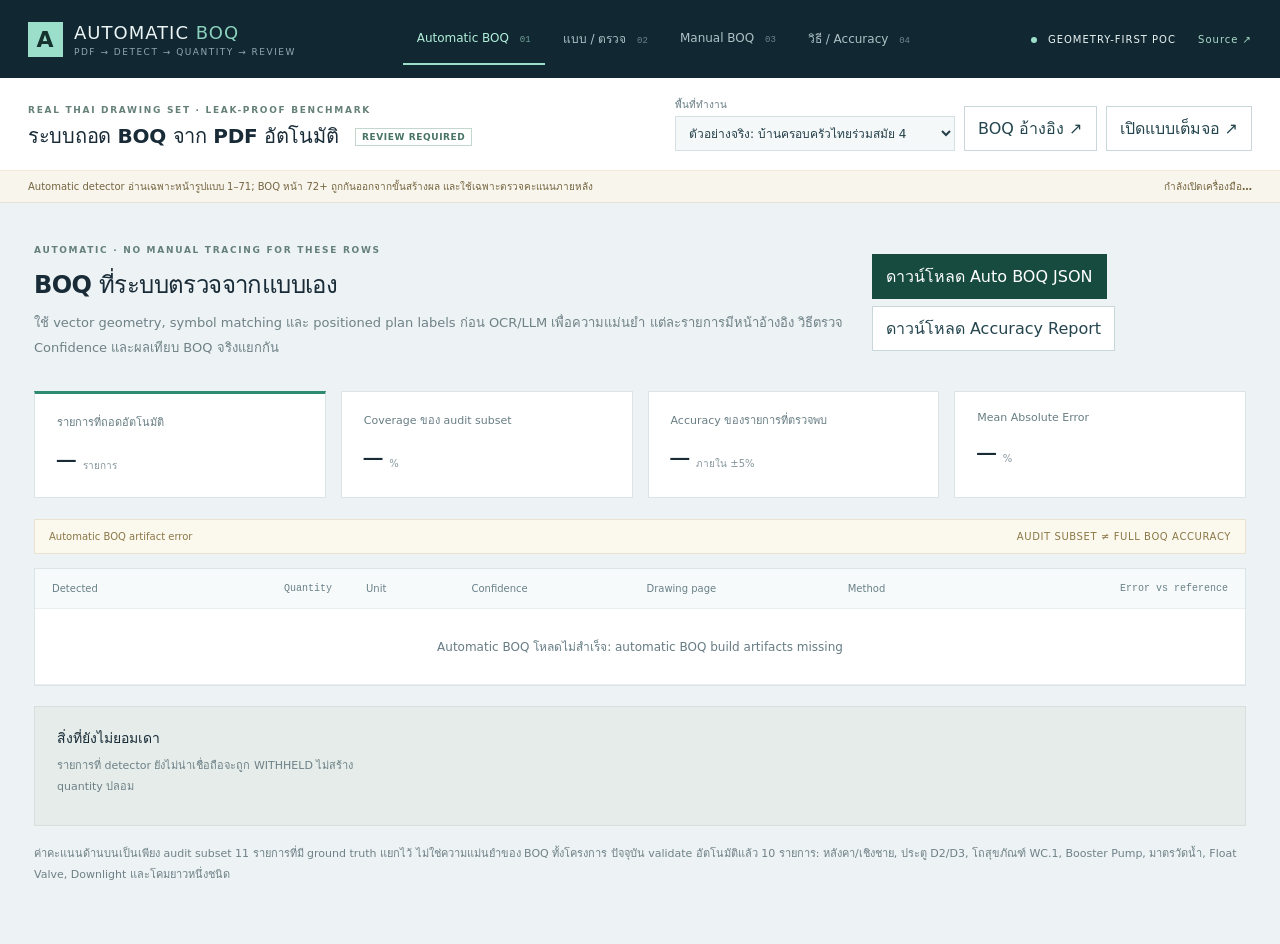
==== web/opentakeoff-poc/index.html @ fc60ca23 "feat(auto-boq): surface WC.1 v4 detector in benchmark UI" ====
<!doctype html>
<html lang="th"><head><meta charset="utf-8"><meta name="viewport" content="width=device-width,initial-scale=1"><meta name="description" content="Automatic BOQ POC: ถอดปริมาณจากแบบ PDF จริง พร้อมหลักฐานและ benchmark"><meta http-equiv="Content-Security-Policy" content="object-src 'none'; base-uri 'self'; connect-src 'self' blob:; frame-src 'self'"><title>Automatic BOQ — Takeoff Lab</title><link rel="stylesheet" href="./poc.css"></head>
<body>
<header><a class="brand" href="../"><span class="mark">A</span><span>AUTOMATIC <b>BOQ</b><small>PDF → DETECT → QUANTITY → REVIEW</small></span></a><nav aria-label="หน้าหลัก"><button data-tab="auto" class="active">Automatic BOQ <small>01</small></button><button data-tab="plan">แบบ / ตรวจ <small>02</small></button><button data-tab="boq">Manual BOQ <small>03</small></button><button data-tab="guide">วิธี / Accuracy <small>04</small></button></nav><div class="top-meta"><span class="dot"></span> GEOMETRY-FIRST POC <a href="https://github.com/saratchai1/Blender3d/tree/main/integrations/opentakeoff" target="_blank" rel="noopener">Source ↗</a></div></header>
<section class="projectbar"><div><span class="eyebrow">REAL THAI DRAWING SET · LEAK-PROOF BENCHMARK</span><h1>ระบบถอด BOQ จาก PDF อัตโนมัติ <span class="pill">REVIEW REQUIRED</span></h1></div><div class="project-actions"><label>พื้นที่ทำงาน<select id="workspace"><option value="demo">ตัวอย่างจริง: บ้านครอบครัวไทยร่วมสมัย 4</option><option value="user">แบบของฉัน — Manual/Review workspace</option></select></label><a id="reference-boq" class="button" href="./engine/?workspace=demo&sheet=family4.pdf%2372" target="_blank" rel="noopener">BOQ อ้างอิง ↗</a><a id="full-engine" class="button" href="./engine/?workspace=demo" target="_blank" rel="noopener">เปิดแบบเต็มจอ ↗</a></div></section>
<div class="notice"><span id="workspace-note">Automatic detector อ่านเฉพาะหน้ารูปแบบ 1–71; BOQ หน้า 72+ ถูกกันออกจากขั้นสร้างผล และใช้เฉพาะตรวจคะแนนภายหลัง</span><span id="status" role="status" data-state="loading">กำลังเปิดเครื่องมือ…</span></div>
<main>
<section id="auto" class="panel content selected" aria-label="Automatic BOQ"><div class="section-head"><div><span class="eyebrow">AUTOMATIC · NO MANUAL TRACING FOR THESE ROWS</span><h2>BOQ ที่ระบบตรวจจากแบบเอง</h2><p>ใช้ vector geometry, symbol matching และ positioned plan labels ก่อน OCR/LLM เพื่อความแม่นยำ แต่ละรายการมีหน้าอ้างอิง วิธีตรวจ Confidence และผลเทียบ BOQ จริงแยกกัน</p></div><div class="export-actions"><a class="button primary" href="./auto-boq.json" download>ดาวน์โหลด Auto BOQ JSON</a><a class="button" href="./auto-boq-benchmark.json" download>ดาวน์โหลด Accuracy Report</a></div></div>
<div class="stats auto-stats"><article><span>รายการที่ถอดอัตโนมัติ</span><strong id="auto-rows">—</strong><small>รายการ</small></article><article><span>Coverage ของ audit subset</span><strong id="auto-coverage">—</strong><small>%</small></article><article><span>Accuracy ของรายการที่ตรวจพบ</span><strong id="auto-accuracy">—</strong><small>ภายใน ±5%</small></article><article><span>Mean Absolute Error</span><strong id="auto-mae">—</strong><small>%</small></article></div>
<div class="review-line"><span id="auto-note">กำลังอ่านผล Automatic BOQ…</span><span>AUDIT SUBSET ≠ FULL BOQ ACCURACY</span></div>
<div class="table-scroll"><table class="auto-table"><thead><tr><th>Detected</th><th class="num">Quantity</th><th>Unit</th><th>Confidence</th><th>Drawing page</th><th>Method</th><th class="num">Error vs reference</th></tr></thead><tbody id="auto-rows-body"><tr><td colspan="7">กำลังโหลด…</td></tr></tbody></table></div>
<div class="coverage-box"><div><h3>สิ่งที่ยังไม่ยอมเดา</h3><p>รายการที่ detector ยังไม่น่าเชื่อถือจะถูก WITHHELD ไม่สร้าง quantity ปลอม</p></div><div id="withheld-list" class="withheld-list"></div></div><p class="footnote">ค่าคะแนนด้านบนเป็นเพียง audit subset 11 รายการที่มี ground truth แยกไว้ ไม่ใช่ความแม่นยำของ BOQ ทั้งโครงการ ปัจจุบัน validate อัตโนมัติแล้ว 10 รายการ: หลังคา/เชิงชาย, ประตู D2/D3, โถสุขภัณฑ์ WC.1, Booster Pump, มาตรวัดน้ำ, Float Valve, Downlight และโคมยาวหนึ่งชนิด</p></section>
<section id="plan" class="panel" aria-label="เครื่องมือวัดแบบ"><iframe id="engine" title="OpenTakeoff measurement canvas" src="./engine/?workspace=demo" allow="clipboard-write" referrerpolicy="same-origin"></iframe><div id="engine-error" hidden><h2>เครื่องมือยังเปิดไม่สำเร็จ</h2><p id="error-text"></p><button id="retry">ลองเปิดใหม่</button></div></section>
<section id="boq" class="panel content" aria-label="Manual BOQ"><div class="section-head"><div><span class="eyebrow">MANUAL / REVIEW TAKEOFF</span><h2>รายการที่ผู้ใช้วัดหรือแก้ใน OpenTakeoff</h2><p>แยกจาก Automatic BOQ เพื่อไม่ให้ผลอัตโนมัติถูกนับซ้ำกับเส้นที่ผู้ใช้วัดเอง</p></div><div class="export-actions"><button id="refresh" class="button">อัปเดตจากแบบ</button><button id="csv" class="button primary" disabled>ดาวน์โหลด CSV</button><button id="json" class="button" disabled>บันทึก Takeoff JSON</button></div></div><div class="stats"><article><span>พื้นที่พื้นสุทธิ</span><strong id="floor-total">—</strong><small>ตร.ม.</small></article><article><span>ผิวผนัง</span><strong id="wall-total">—</strong><small>ตร.ม.</small></article><article><span>ความยาว</span><strong id="linear-total">—</strong><small>ม.</small></article><article><span>จำนวนอุปกรณ์</span><strong id="count-total">—</strong><small>ชิ้น</small></article></div><div class="review-line"><span id="review-note">ยังไม่มีข้อมูลจากเครื่องมือ</span><span>MANUAL · DO NOT DOUBLE COUNT AUTO ROWS</span></div><div class="table-scroll"><table><thead><tr><th>รายการ / แหล่งที่มา</th><th>ประเภท</th><th class="num">ปริมาณวัด</th><th class="num">เผื่อ %</th><th class="num">รวมเผื่อ</th><th>หน่วย</th><th>สถานะ</th></tr></thead><tbody id="rows"><tr><td colspan="7">กำลังรอข้อมูล…</td></tr></tbody></table></div></section>
<section id="guide" class="panel content" aria-label="วิธีและ Accuracy"><span class="eyebrow">ACCURACY BEFORE COVERAGE</span><h2>หลักการของ Automatic BOQ รอบนี้</h2><div class="guide-grid"><article><span class="step">01</span><h3>อ่านแบบเท่านั้น</h3><p>Generation ถูก fence ที่หน้า 1–71 ของ Family4 PDF ตัว extractor ไม่มีสิทธิ์เปิด BOQ หน้า 72–95 และไม่มี reference quantity อยู่ใน profile</p></article><article><span class="step">02</span><h3>Geometry-first + evidence</h3><p>หลังคาอ่าน vector hatch/outline และ slope, ประตูอ่านรัศมี swing arc, ระบบสุขาภิบาลนับ tag ที่พิมพ์อยู่บน plan จริง, WC.1 ใช้ label geometry จากแบบขยายห้องน้ำหน้า 23–25 และงานไฟฟ้าใช้ symbol จาก legend ค้นใน lighting plan</p></article><article><span class="step">03</span><h3>ค่อยตรวจคะแนน</h3><p>หลัง generation เสร็จ scorer อีกไฟล์หนึ่งจึงอ่าน ground truth และคำนวณ error/coverage ทำให้ตรวจได้ว่าระบบไม่ได้แอบอ่านเฉลย</p></article></div><div class="limits"><h3>สถานะปัจจุบัน</h3><p><b>ทำอัตโนมัติจริงสำหรับ benchmark แล้ว</b> แต่ยังไม่ใช่ full-project BOQ และ GitHub Pages ยังรัน Python detector กับ PDF ใหม่ที่ผู้ใช้อัปโหลดไม่ได้ทันที PDF ใหม่ยังใช้พื้นที่ Manual/Review จนกว่าจะมี runtime backend/browser extractor.</p><p>Windows, fixture สุขภัณฑ์อื่น ๆ, switch/socket, floor finishes, wall area, sanitary piping และ structure ยัง WITHHELD จน detector ผ่าน benchmark; นโยบายคือขาดดีกว่าตัวเลขผิด</p><a href="https://townsquare.dpt.go.th/arch/plan/399" target="_blank" rel="noopener">แหล่งแบบตัวอย่าง ↗</a> · <a href="./engine/LICENSE" target="_blank" rel="noopener">Apache-2.0 ↗</a></div></section>
</main><script type="module" src="./poc.js"></script></body></html>
---- web/opentakeoff-poc/poc.css ----
:root{font-family:Inter,'Noto Sans Thai',Tahoma,system-ui,sans-serif;color:#182b37;background:#edf2f4;font-synthesis:none}*{box-sizing:border-box}body{margin:0}button,select,a.button{font:inherit}button,a.button{cursor:pointer}button:disabled{cursor:not-allowed;opacity:.35}button:focus-visible,select:focus-visible,a:focus-visible{outline:3px solid #45b39d;outline-offset:3px}header{min-height:78px;background:#112833;color:#ecf5f4;display:flex;align-items:center;justify-content:space-between;padding:13px 28px;gap:20px}.brand{display:flex;gap:11px;align-items:center;color:inherit;text-decoration:none;font-size:18px;letter-spacing:1px;flex-shrink:0}.brand b{font-weight:400;color:#8bd2bd}.brand small{display:block;font-size:9px;letter-spacing:1.5px;margin-top:4px;color:#91a8b1}.mark{display:grid;place-items:center;background:#9bdfca;color:#15322c;width:35px;height:35px;font-weight:800;font-size:22px}.top-meta{font-size:10px;letter-spacing:1px;white-space:nowrap}.top-meta a{margin-left:18px;color:#abdcca;text-decoration:none}.dot{display:inline-block;width:6px;height:6px;border-radius:50%;background:#9cdfc8;margin-right:7px}nav{display:flex;align-self:stretch;gap:4px}nav button{border:0;background:transparent;color:#aec1c6;padding:12px 14px;font-size:12px;border-bottom:2px solid transparent}nav button.active{color:#b1efd8;border-color:#9bdfca}nav small{margin-left:7px;font:9px ui-monospace,monospace;opacity:.6}.projectbar{background:white;display:flex;align-items:center;justify-content:space-between;gap:20px;padding:19px 28px}.eyebrow{color:#648078;font-size:9px;letter-spacing:1.7px;font-weight:700}h1{font-size:20px;line-height:1.4;margin:5px 0 0;letter-spacing:-.3px;font-weight:600}.pill{vertical-align:middle;font-size:9px;letter-spacing:.6px;padding:3px 6px;border:1px solid #c4d7cd;color:#477364;margin-left:10px}.project-actions{display:flex;align-items:end;gap:9px}.project-actions label{font-size:10px;color:#667c84;display:grid;gap:4px}select{min-height:35px;padding:5px 9px;background:#f4f8f8;border:1px solid #d4e0e2;color:#233f49;font-size:12px}.button{border:1px solid #cad7da;background:white;color:#25454e;text-decoration:none;padding:9px 13px;font-size:12px;display:inline-block;white-space:nowrap;line-height:1.4}.button:hover{background:#edf5f1}.primary{background:#174b3f;color:white;border-color:#174b3f}.primary:hover{background:#226450}.notice{padding:8px 28px;display:flex;justify-content:space-between;gap:15px;background:#f8f5ec;color:#756541;font-size:10px;border-top:1px solid #f0e9da;border-bottom:1px solid #e9e2d4}#status{white-space:nowrap;font-weight:600}#status[data-state=ready]{color:#31735a}#status[data-state=error]{color:#aa4236}main{min-height:60vh}.panel{display:none}.panel.selected{display:block}#plan{position:relative;background:#e5ebed}iframe{width:100%;height:calc(100dvh - 205px);min-height:530px;border:0;display:block}#engine-error{position:absolute;inset:0;background:#fffefa;display:grid;place-content:center;text-align:center;padding:30px}#engine-error[hidden]{display:none}.content{max-width:1450px;margin:auto;padding:35px 34px 50px}h2{font-size:24px;margin:8px 0 6px;letter-spacing:-.6px;font-weight:600}h3{font-weight:600}p{font-size:13px;line-height:1.9;color:#6e8187;margin:7px 0}.section-head{display:flex;justify-content:space-between;gap:22px;align-items:center;margin-bottom:24px}.export-actions{display:flex;gap:7px;flex-wrap:wrap}.stats{display:grid;grid-template-columns:repeat(4,1fr);gap:15px;margin-bottom:21px}.stats article{background:white;border:1px solid #dbe5e7;padding:19px 22px}.stats span{display:block;color:#677d83;font-size:11px}.stats strong{display:inline-block;font:500 31px ui-monospace,SFMono-Regular,Consolas,monospace;letter-spacing:-1px;margin-top:12px}.stats small{font-size:10px;color:#84959b;margin-left:8px}.auto-stats article:first-child{border-top:3px solid #2e8a71}.review-line{display:flex;gap:20px;justify-content:space-between;font-size:10px;color:#8b7746;background:#fbf8ee;border:1px solid #e9e2cf;padding:11px 14px;margin-bottom:14px}.review-line span:last-child{letter-spacing:.6px}.table-scroll{overflow-x:auto;background:white;border:1px solid #dbe5e7}table{border-collapse:collapse;width:100%;font-size:12px}th{font-weight:500;text-align:left;font-size:10px;color:#688088;background:#f7fafb;white-space:nowrap}td,th{padding:14px 17px;border-bottom:1px solid #e9eef0}td:first-child{min-width:230px}td small{display:block;margin-top:5px;color:#8c999e;font-size:10px}.num{text-align:right;font-variant-numeric:tabular-nums;font-family:ui-monospace,monospace}.auto-table td{vertical-align:middle}.auto-table td:nth-child(6){min-width:205px;color:#61757c}.confidence{display:inline-block;padding:5px 7px;font-size:9px;white-space:nowrap;border:1px solid}.confidence.high{color:#236b56;background:#edf8f3;border-color:#bcdccc}.confidence.mid{color:#536b31;background:#f4f8e9;border-color:#d6e3ba}.confidence.review{color:#8b6030;background:#fff7e9;border-color:#edd4ae}.page-link{display:inline-block;color:#226451;background:#edf6f2;padding:4px 6px;margin:2px;text-decoration:none;font:9px ui-monospace,monospace}.page-link:hover{background:#dceee6}.coverage-box{margin-top:20px;background:#e5ece9;border:1px solid #d5e0dc;padding:20px 22px;display:grid;grid-template-columns:minmax(220px,340px) 1fr;gap:25px}.coverage-box h3{font-size:14px;margin:0}.coverage-box p{font-size:11px}.withheld-list{display:flex;gap:7px;flex-wrap:wrap;align-content:center}.withheld{font:9px ui-monospace,monospace;padding:6px 8px;background:#f6f3ed;color:#816e4a;border:1px solid #e1d7c4}.footnote{font-size:11px;margin-top:18px}.guide-grid{display:grid;grid-template-columns:repeat(3,1fr);gap:20px;margin-top:28px}.guide-grid article{border:1px solid #dce5e5;background:white;padding:25px}.step{font:30px ui-monospace,monospace;color:#b4cbc4}.guide-grid h3{font-size:17px;margin:18px 0 8px}.guide-grid p{font-size:12px}.limits{margin-top:25px;background:#e2ebe7;padding:23px 28px}.limits h3{font-size:15px;margin:0 0 8px}.limits a{font-size:11px;color:#386557}.limits p{font-size:12px;color:#566e66}code{font-family:ui-monospace,monospace}.empty{padding:28px;color:#667c84;text-align:center}@media(max-width:1120px){.top-meta{display:none}.projectbar{align-items:flex-start}.project-actions{flex-direction:column;align-items:stretch}.section-head{display:block}.export-actions{margin-top:15px}nav button{padding:12px 8px}}@media(max-width:720px){header{flex-wrap:wrap;gap:8px;padding:12px 16px}.brand{font-size:15px}.brand small{font-size:7px}nav{width:100%;overflow-x:auto}nav button{flex:0 0 auto;padding:8px 10px}.projectbar{display:block;padding:14px 16px}h1{font-size:17px}.project-actions{flex-direction:row;align-items:end;margin-top:12px;flex-wrap:wrap}.project-actions label{flex:1 1 100%}select{width:100%;font-size:11px}.project-actions .button{font-size:10px;padding:8px}.notice{display:block;padding:7px 16px;font-size:9px}#status{display:block;margin-top:3px}iframe{height:calc(100dvh - 335px);min-height:560px}.content{padding:24px 16px}.stats{grid-template-columns:1fr 1fr;gap:9px}.stats article{padding:14px}.stats strong{font-size:25px}.guide-grid{grid-template-columns:1fr;gap:12px}.coverage-box{grid-template-columns:1fr;gap:8px}.review-line{display:block;font-size:9px}.review-line span{display:block;margin:3px 0}.limits{padding:20px}.button{font-size:11px}h2{font-size:21px}}
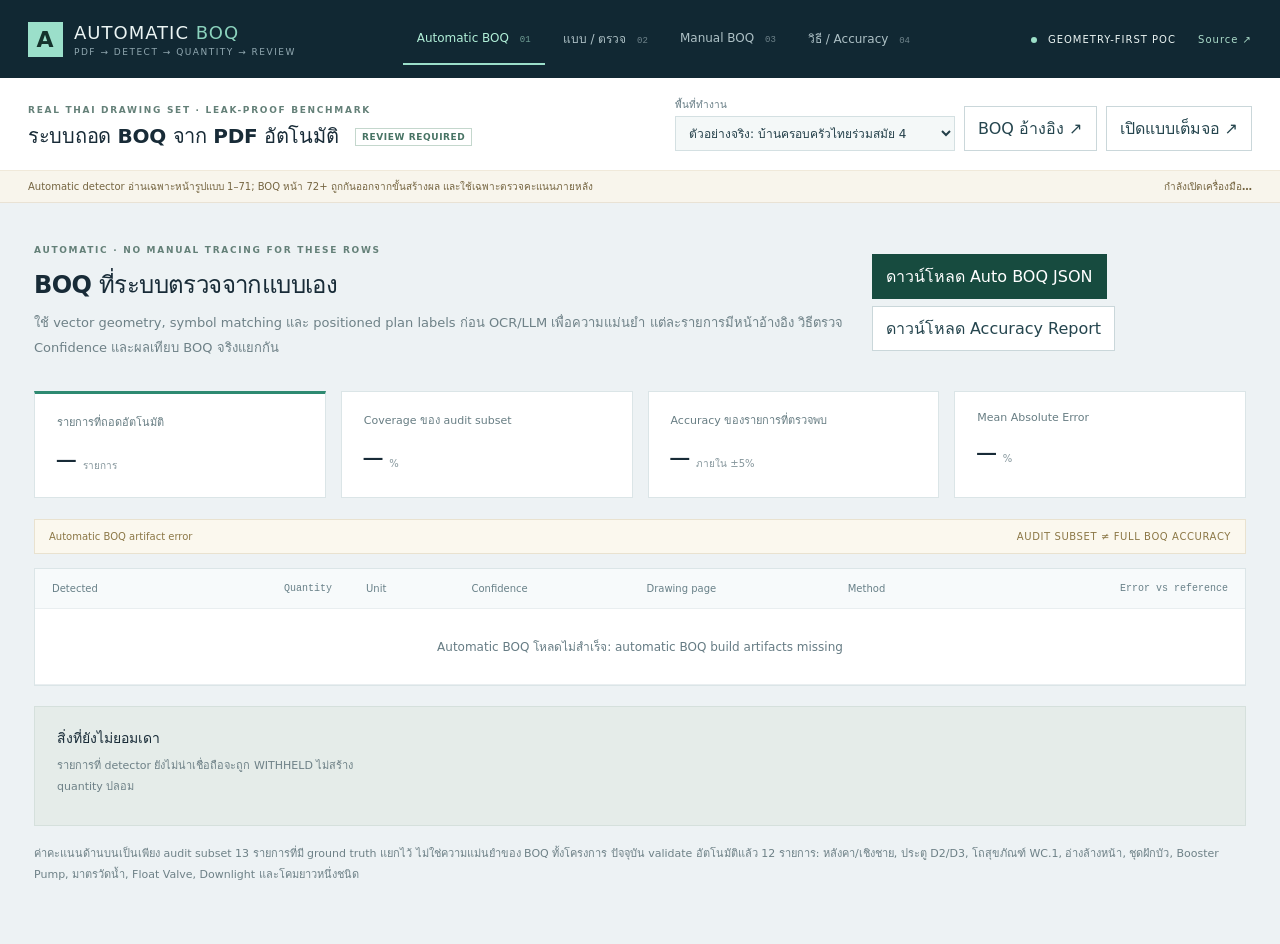
==== commit 75e9a463: "docs(auto-boq): surface v5 bathroom fixture coverage" ====
--- a/web/opentakeoff-poc/index.html
+++ b/web/opentakeoff-poc/index.html
@@ -9,8 +9,8 @@
 <div class="stats auto-stats"><article><span>รายการที่ถอดอัตโนมัติ</span><strong id="auto-rows">—</strong><small>รายการ</small></article><article><span>Coverage ของ audit subset</span><strong id="auto-coverage">—</strong><small>%</small></article><article><span>Accuracy ของรายการที่ตรวจพบ</span><strong id="auto-accuracy">—</strong><small>ภายใน ±5%</small></article><article><span>Mean Absolute Error</span><strong id="auto-mae">—</strong><small>%</small></article></div>
 <div class="review-line"><span id="auto-note">กำลังอ่านผล Automatic BOQ…</span><span>AUDIT SUBSET ≠ FULL BOQ ACCURACY</span></div>
 <div class="table-scroll"><table class="auto-table"><thead><tr><th>Detected</th><th class="num">Quantity</th><th>Unit</th><th>Confidence</th><th>Drawing page</th><th>Method</th><th class="num">Error vs reference</th></tr></thead><tbody id="auto-rows-body"><tr><td colspan="7">กำลังโหลด…</td></tr></tbody></table></div>
-<div class="coverage-box"><div><h3>สิ่งที่ยังไม่ยอมเดา</h3><p>รายการที่ detector ยังไม่น่าเชื่อถือจะถูก WITHHELD ไม่สร้าง quantity ปลอม</p></div><div id="withheld-list" class="withheld-list"></div></div><p class="footnote">ค่าคะแนนด้านบนเป็นเพียง audit subset 11 รายการที่มี ground truth แยกไว้ ไม่ใช่ความแม่นยำของ BOQ ทั้งโครงการ ปัจจุบัน validate อัตโนมัติแล้ว 10 รายการ: หลังคา/เชิงชาย, ประตู D2/D3, โถสุขภัณฑ์ WC.1, Booster Pump, มาตรวัดน้ำ, Float Valve, Downlight และโคมยาวหนึ่งชนิด</p></section>
+<div class="coverage-box"><div><h3>สิ่งที่ยังไม่ยอมเดา</h3><p>รายการที่ detector ยังไม่น่าเชื่อถือจะถูก WITHHELD ไม่สร้าง quantity ปลอม</p></div><div id="withheld-list" class="withheld-list"></div></div><p class="footnote">ค่าคะแนนด้านบนเป็นเพียง audit subset 13 รายการที่มี ground truth แยกไว้ ไม่ใช่ความแม่นยำของ BOQ ทั้งโครงการ ปัจจุบัน validate อัตโนมัติแล้ว 12 รายการ: หลังคา/เชิงชาย, ประตู D2/D3, โถสุขภัณฑ์ WC.1, อ่างล้างหน้า, ชุดฝักบัว, Booster Pump, มาตรวัดน้ำ, Float Valve, Downlight และโคมยาวหนึ่งชนิด</p></section>
 <section id="plan" class="panel" aria-label="เครื่องมือวัดแบบ"><iframe id="engine" title="OpenTakeoff measurement canvas" src="./engine/?workspace=demo" allow="clipboard-write" referrerpolicy="same-origin"></iframe><div id="engine-error" hidden><h2>เครื่องมือยังเปิดไม่สำเร็จ</h2><p id="error-text"></p><button id="retry">ลองเปิดใหม่</button></div></section>
 <section id="boq" class="panel content" aria-label="Manual BOQ"><div class="section-head"><div><span class="eyebrow">MANUAL / REVIEW TAKEOFF</span><h2>รายการที่ผู้ใช้วัดหรือแก้ใน OpenTakeoff</h2><p>แยกจาก Automatic BOQ เพื่อไม่ให้ผลอัตโนมัติถูกนับซ้ำกับเส้นที่ผู้ใช้วัดเอง</p></div><div class="export-actions"><button id="refresh" class="button">อัปเดตจากแบบ</button><button id="csv" class="button primary" disabled>ดาวน์โหลด CSV</button><button id="json" class="button" disabled>บันทึก Takeoff JSON</button></div></div><div class="stats"><article><span>พื้นที่พื้นสุทธิ</span><strong id="floor-total">—</strong><small>ตร.ม.</small></article><article><span>ผิวผนัง</span><strong id="wall-total">—</strong><small>ตร.ม.</small></article><article><span>ความยาว</span><strong id="linear-total">—</strong><small>ม.</small></article><article><span>จำนวนอุปกรณ์</span><strong id="count-total">—</strong><small>ชิ้น</small></article></div><div class="review-line"><span id="review-note">ยังไม่มีข้อมูลจากเครื่องมือ</span><span>MANUAL · DO NOT DOUBLE COUNT AUTO ROWS</span></div><div class="table-scroll"><table><thead><tr><th>รายการ / แหล่งที่มา</th><th>ประเภท</th><th class="num">ปริมาณวัด</th><th class="num">เผื่อ %</th><th class="num">รวมเผื่อ</th><th>หน่วย</th><th>สถานะ</th></tr></thead><tbody id="rows"><tr><td colspan="7">กำลังรอข้อมูล…</td></tr></tbody></table></div></section>
-<section id="guide" class="panel content" aria-label="วิธีและ Accuracy"><span class="eyebrow">ACCURACY BEFORE COVERAGE</span><h2>หลักการของ Automatic BOQ รอบนี้</h2><div class="guide-grid"><article><span class="step">01</span><h3>อ่านแบบเท่านั้น</h3><p>Generation ถูก fence ที่หน้า 1–71 ของ Family4 PDF ตัว extractor ไม่มีสิทธิ์เปิด BOQ หน้า 72–95 และไม่มี reference quantity อยู่ใน profile</p></article><article><span class="step">02</span><h3>Geometry-first + evidence</h3><p>หลังคาอ่าน vector hatch/outline และ slope, ประตูอ่านรัศมี swing arc, ระบบสุขาภิบาลนับ tag ที่พิมพ์อยู่บน plan จริง, WC.1 ใช้ label geometry จากแบบขยายห้องน้ำหน้า 23–25 และงานไฟฟ้าใช้ symbol จาก legend ค้นใน lighting plan</p></article><article><span class="step">03</span><h3>ค่อยตรวจคะแนน</h3><p>หลัง generation เสร็จ scorer อีกไฟล์หนึ่งจึงอ่าน ground truth และคำนวณ error/coverage ทำให้ตรวจได้ว่าระบบไม่ได้แอบอ่านเฉลย</p></article></div><div class="limits"><h3>สถานะปัจจุบัน</h3><p><b>ทำอัตโนมัติจริงสำหรับ benchmark แล้ว</b> แต่ยังไม่ใช่ full-project BOQ และ GitHub Pages ยังรัน Python detector กับ PDF ใหม่ที่ผู้ใช้อัปโหลดไม่ได้ทันที PDF ใหม่ยังใช้พื้นที่ Manual/Review จนกว่าจะมี runtime backend/browser extractor.</p><p>Windows, fixture สุขภัณฑ์อื่น ๆ, switch/socket, floor finishes, wall area, sanitary piping และ structure ยัง WITHHELD จน detector ผ่าน benchmark; นโยบายคือขาดดีกว่าตัวเลขผิด</p><a href="https://townsquare.dpt.go.th/arch/plan/399" target="_blank" rel="noopener">แหล่งแบบตัวอย่าง ↗</a> · <a href="./engine/LICENSE" target="_blank" rel="noopener">Apache-2.0 ↗</a></div></section>
+<section id="guide" class="panel content" aria-label="วิธีและ Accuracy"><span class="eyebrow">ACCURACY BEFORE COVERAGE</span><h2>หลักการของ Automatic BOQ รอบนี้</h2><div class="guide-grid"><article><span class="step">01</span><h3>อ่านแบบเท่านั้น</h3><p>Generation ถูก fence ที่หน้า 1–71 ของ Family4 PDF ตัว extractor ไม่มีสิทธิ์เปิด BOQ หน้า 72–95 และไม่มี reference quantity อยู่ใน profile</p></article><article><span class="step">02</span><h3>Geometry-first + evidence</h3><p>หลังคาอ่าน vector hatch/outline และ slope, ประตูอ่านรัศมี swing arc, ระบบสุขาภิบาลนับ tag ที่พิมพ์อยู่บน plan จริง และ fixture WC.1/อ่างล้างหน้า/ฝักบัวใช้ drawing template จากแบบขยายห้องน้ำหน้า 23–25 ส่วนงานไฟฟ้าใช้ symbol จาก legend ค้นใน lighting plan</p></article><article><span class="step">03</span><h3>ค่อยตรวจคะแนน</h3><p>หลัง generation เสร็จ scorer อีกไฟล์หนึ่งจึงอ่าน ground truth และคำนวณ error/coverage ทำให้ตรวจได้ว่าระบบไม่ได้แอบอ่านเฉลย</p></article></div><div class="limits"><h3>สถานะปัจจุบัน</h3><p><b>ทำอัตโนมัติจริงสำหรับ benchmark แล้ว</b> แต่ยังไม่ใช่ full-project BOQ และ GitHub Pages ยังรัน Python detector กับ PDF ใหม่ที่ผู้ใช้อัปโหลดไม่ได้ทันที PDF ใหม่ยังใช้พื้นที่ Manual/Review จนกว่าจะมี runtime backend/browser extractor.</p><p>Windows, fixture สุขาภิบาลชนิดอื่น, switch/socket, floor finishes, wall area, sanitary piping และ structure ยัง WITHHELD จน detector ผ่าน benchmark; นโยบายคือขาดดีกว่าตัวเลขผิด</p><a href="https://townsquare.dpt.go.th/arch/plan/399" target="_blank" rel="noopener">แหล่งแบบตัวอย่าง ↗</a> · <a href="./engine/LICENSE" target="_blank" rel="noopener">Apache-2.0 ↗</a></div></section>
 </main><script type="module" src="./poc.js"></script></body></html>
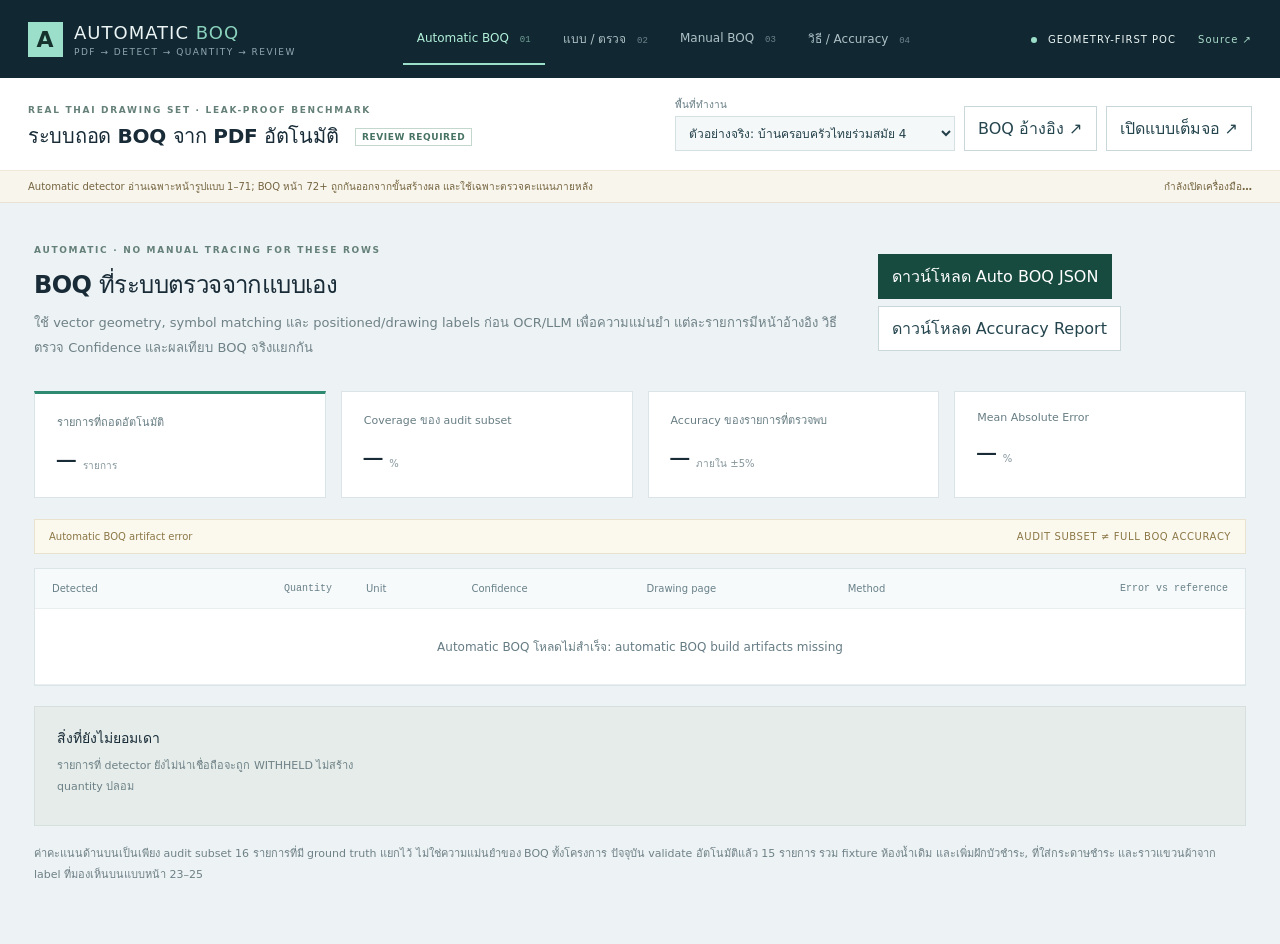
==== commit 8f72c7a7: "docs(auto-boq): surface v6 accessory coverage" ====
--- a/web/opentakeoff-poc/index.html
+++ b/web/opentakeoff-poc/index.html
@@ -5,12 +5,12 @@
 <section class="projectbar"><div><span class="eyebrow">REAL THAI DRAWING SET · LEAK-PROOF BENCHMARK</span><h1>ระบบถอด BOQ จาก PDF อัตโนมัติ <span class="pill">REVIEW REQUIRED</span></h1></div><div class="project-actions"><label>พื้นที่ทำงาน<select id="workspace"><option value="demo">ตัวอย่างจริง: บ้านครอบครัวไทยร่วมสมัย 4</option><option value="user">แบบของฉัน — Manual/Review workspace</option></select></label><a id="reference-boq" class="button" href="./engine/?workspace=demo&sheet=family4.pdf%2372" target="_blank" rel="noopener">BOQ อ้างอิง ↗</a><a id="full-engine" class="button" href="./engine/?workspace=demo" target="_blank" rel="noopener">เปิดแบบเต็มจอ ↗</a></div></section>
 <div class="notice"><span id="workspace-note">Automatic detector อ่านเฉพาะหน้ารูปแบบ 1–71; BOQ หน้า 72+ ถูกกันออกจากขั้นสร้างผล และใช้เฉพาะตรวจคะแนนภายหลัง</span><span id="status" role="status" data-state="loading">กำลังเปิดเครื่องมือ…</span></div>
 <main>
-<section id="auto" class="panel content selected" aria-label="Automatic BOQ"><div class="section-head"><div><span class="eyebrow">AUTOMATIC · NO MANUAL TRACING FOR THESE ROWS</span><h2>BOQ ที่ระบบตรวจจากแบบเอง</h2><p>ใช้ vector geometry, symbol matching และ positioned plan labels ก่อน OCR/LLM เพื่อความแม่นยำ แต่ละรายการมีหน้าอ้างอิง วิธีตรวจ Confidence และผลเทียบ BOQ จริงแยกกัน</p></div><div class="export-actions"><a class="button primary" href="./auto-boq.json" download>ดาวน์โหลด Auto BOQ JSON</a><a class="button" href="./auto-boq-benchmark.json" download>ดาวน์โหลด Accuracy Report</a></div></div>
+<section id="auto" class="panel content selected" aria-label="Automatic BOQ"><div class="section-head"><div><span class="eyebrow">AUTOMATIC · NO MANUAL TRACING FOR THESE ROWS</span><h2>BOQ ที่ระบบตรวจจากแบบเอง</h2><p>ใช้ vector geometry, symbol matching และ positioned/drawing labels ก่อน OCR/LLM เพื่อความแม่นยำ แต่ละรายการมีหน้าอ้างอิง วิธีตรวจ Confidence และผลเทียบ BOQ จริงแยกกัน</p></div><div class="export-actions"><a class="button primary" href="./auto-boq.json" download>ดาวน์โหลด Auto BOQ JSON</a><a class="button" href="./auto-boq-benchmark.json" download>ดาวน์โหลด Accuracy Report</a></div></div>
 <div class="stats auto-stats"><article><span>รายการที่ถอดอัตโนมัติ</span><strong id="auto-rows">—</strong><small>รายการ</small></article><article><span>Coverage ของ audit subset</span><strong id="auto-coverage">—</strong><small>%</small></article><article><span>Accuracy ของรายการที่ตรวจพบ</span><strong id="auto-accuracy">—</strong><small>ภายใน ±5%</small></article><article><span>Mean Absolute Error</span><strong id="auto-mae">—</strong><small>%</small></article></div>
 <div class="review-line"><span id="auto-note">กำลังอ่านผล Automatic BOQ…</span><span>AUDIT SUBSET ≠ FULL BOQ ACCURACY</span></div>
 <div class="table-scroll"><table class="auto-table"><thead><tr><th>Detected</th><th class="num">Quantity</th><th>Unit</th><th>Confidence</th><th>Drawing page</th><th>Method</th><th class="num">Error vs reference</th></tr></thead><tbody id="auto-rows-body"><tr><td colspan="7">กำลังโหลด…</td></tr></tbody></table></div>
-<div class="coverage-box"><div><h3>สิ่งที่ยังไม่ยอมเดา</h3><p>รายการที่ detector ยังไม่น่าเชื่อถือจะถูก WITHHELD ไม่สร้าง quantity ปลอม</p></div><div id="withheld-list" class="withheld-list"></div></div><p class="footnote">ค่าคะแนนด้านบนเป็นเพียง audit subset 13 รายการที่มี ground truth แยกไว้ ไม่ใช่ความแม่นยำของ BOQ ทั้งโครงการ ปัจจุบัน validate อัตโนมัติแล้ว 12 รายการ: หลังคา/เชิงชาย, ประตู D2/D3, โถสุขภัณฑ์ WC.1, อ่างล้างหน้า, ชุดฝักบัว, Booster Pump, มาตรวัดน้ำ, Float Valve, Downlight และโคมยาวหนึ่งชนิด</p></section>
+<div class="coverage-box"><div><h3>สิ่งที่ยังไม่ยอมเดา</h3><p>รายการที่ detector ยังไม่น่าเชื่อถือจะถูก WITHHELD ไม่สร้าง quantity ปลอม</p></div><div id="withheld-list" class="withheld-list"></div></div><p class="footnote">ค่าคะแนนด้านบนเป็นเพียง audit subset 16 รายการที่มี ground truth แยกไว้ ไม่ใช่ความแม่นยำของ BOQ ทั้งโครงการ ปัจจุบัน validate อัตโนมัติแล้ว 15 รายการ รวม fixture ห้องน้ำเดิม และเพิ่มฝักบัวชำระ, ที่ใส่กระดาษชำระ และราวแขวนผ้าจาก label ที่มองเห็นบนแบบหน้า 23–25</p></section>
 <section id="plan" class="panel" aria-label="เครื่องมือวัดแบบ"><iframe id="engine" title="OpenTakeoff measurement canvas" src="./engine/?workspace=demo" allow="clipboard-write" referrerpolicy="same-origin"></iframe><div id="engine-error" hidden><h2>เครื่องมือยังเปิดไม่สำเร็จ</h2><p id="error-text"></p><button id="retry">ลองเปิดใหม่</button></div></section>
 <section id="boq" class="panel content" aria-label="Manual BOQ"><div class="section-head"><div><span class="eyebrow">MANUAL / REVIEW TAKEOFF</span><h2>รายการที่ผู้ใช้วัดหรือแก้ใน OpenTakeoff</h2><p>แยกจาก Automatic BOQ เพื่อไม่ให้ผลอัตโนมัติถูกนับซ้ำกับเส้นที่ผู้ใช้วัดเอง</p></div><div class="export-actions"><button id="refresh" class="button">อัปเดตจากแบบ</button><button id="csv" class="button primary" disabled>ดาวน์โหลด CSV</button><button id="json" class="button" disabled>บันทึก Takeoff JSON</button></div></div><div class="stats"><article><span>พื้นที่พื้นสุทธิ</span><strong id="floor-total">—</strong><small>ตร.ม.</small></article><article><span>ผิวผนัง</span><strong id="wall-total">—</strong><small>ตร.ม.</small></article><article><span>ความยาว</span><strong id="linear-total">—</strong><small>ม.</small></article><article><span>จำนวนอุปกรณ์</span><strong id="count-total">—</strong><small>ชิ้น</small></article></div><div class="review-line"><span id="review-note">ยังไม่มีข้อมูลจากเครื่องมือ</span><span>MANUAL · DO NOT DOUBLE COUNT AUTO ROWS</span></div><div class="table-scroll"><table><thead><tr><th>รายการ / แหล่งที่มา</th><th>ประเภท</th><th class="num">ปริมาณวัด</th><th class="num">เผื่อ %</th><th class="num">รวมเผื่อ</th><th>หน่วย</th><th>สถานะ</th></tr></thead><tbody id="rows"><tr><td colspan="7">กำลังรอข้อมูล…</td></tr></tbody></table></div></section>
-<section id="guide" class="panel content" aria-label="วิธีและ Accuracy"><span class="eyebrow">ACCURACY BEFORE COVERAGE</span><h2>หลักการของ Automatic BOQ รอบนี้</h2><div class="guide-grid"><article><span class="step">01</span><h3>อ่านแบบเท่านั้น</h3><p>Generation ถูก fence ที่หน้า 1–71 ของ Family4 PDF ตัว extractor ไม่มีสิทธิ์เปิด BOQ หน้า 72–95 และไม่มี reference quantity อยู่ใน profile</p></article><article><span class="step">02</span><h3>Geometry-first + evidence</h3><p>หลังคาอ่าน vector hatch/outline และ slope, ประตูอ่านรัศมี swing arc, ระบบสุขาภิบาลนับ tag ที่พิมพ์อยู่บน plan จริง และ fixture WC.1/อ่างล้างหน้า/ฝักบัวใช้ drawing template จากแบบขยายห้องน้ำหน้า 23–25 ส่วนงานไฟฟ้าใช้ symbol จาก legend ค้นใน lighting plan</p></article><article><span class="step">03</span><h3>ค่อยตรวจคะแนน</h3><p>หลัง generation เสร็จ scorer อีกไฟล์หนึ่งจึงอ่าน ground truth และคำนวณ error/coverage ทำให้ตรวจได้ว่าระบบไม่ได้แอบอ่านเฉลย</p></article></div><div class="limits"><h3>สถานะปัจจุบัน</h3><p><b>ทำอัตโนมัติจริงสำหรับ benchmark แล้ว</b> แต่ยังไม่ใช่ full-project BOQ และ GitHub Pages ยังรัน Python detector กับ PDF ใหม่ที่ผู้ใช้อัปโหลดไม่ได้ทันที PDF ใหม่ยังใช้พื้นที่ Manual/Review จนกว่าจะมี runtime backend/browser extractor.</p><p>Windows, fixture สุขาภิบาลชนิดอื่น, switch/socket, floor finishes, wall area, sanitary piping และ structure ยัง WITHHELD จน detector ผ่าน benchmark; นโยบายคือขาดดีกว่าตัวเลขผิด</p><a href="https://townsquare.dpt.go.th/arch/plan/399" target="_blank" rel="noopener">แหล่งแบบตัวอย่าง ↗</a> · <a href="./engine/LICENSE" target="_blank" rel="noopener">Apache-2.0 ↗</a></div></section>
+<section id="guide" class="panel content" aria-label="วิธีและ Accuracy"><span class="eyebrow">ACCURACY BEFORE COVERAGE</span><h2>หลักการของ Automatic BOQ รอบนี้</h2><div class="guide-grid"><article><span class="step">01</span><h3>อ่านแบบเท่านั้น</h3><p>Generation ถูก fence ที่หน้า 1–71 ของ Family4 PDF ตัว extractor ไม่มีสิทธิ์เปิด BOQ หน้า 72–95 และไม่มี reference quantity อยู่ใน profile</p></article><article><span class="step">02</span><h3>Geometry-first + evidence</h3><p>หลังคาอ่าน vector hatch/outline และ slope, ประตูอ่านรัศมี swing arc, fixture ใช้ drawing template และสำหรับ label เล็กอย่าง HS/PH/TR ระบบลบเส้นผนัง/กริดยาวออกก่อนจับ pattern เพื่อไม่ให้เส้น CAD ทำให้ match ผิด</p></article><article><span class="step">03</span><h3>ค่อยตรวจคะแนน</h3><p>หลัง generation เสร็จ scorer อีกไฟล์หนึ่งจึงอ่าน ground truth และคำนวณ error/coverage ทำให้ตรวจได้ว่าระบบไม่ได้แอบอ่านเฉลย</p></article></div><div class="limits"><h3>สถานะปัจจุบัน</h3><p><b>ทำอัตโนมัติจริงสำหรับ benchmark แล้ว</b> แต่ยังไม่ใช่ full-project BOQ และ GitHub Pages ยังรัน Python detector กับ PDF ใหม่ที่ผู้ใช้อัปโหลดไม่ได้ทันที PDF ใหม่ยังใช้พื้นที่ Manual/Review จนกว่าจะมี runtime backend/browser extractor.</p><p>Windows, floor drain/soap/floor faucet/valve บางชนิด, switch/socket, floor finishes, wall area, sanitary piping และ structure ยัง WITHHELD จน detector ผ่าน benchmark; นโยบายคือขาดดีกว่าตัวเลขผิด</p><a href="https://townsquare.dpt.go.th/arch/plan/399" target="_blank" rel="noopener">แหล่งแบบตัวอย่าง ↗</a> · <a href="./engine/LICENSE" target="_blank" rel="noopener">Apache-2.0 ↗</a></div></section>
 </main><script type="module" src="./poc.js"></script></body></html>
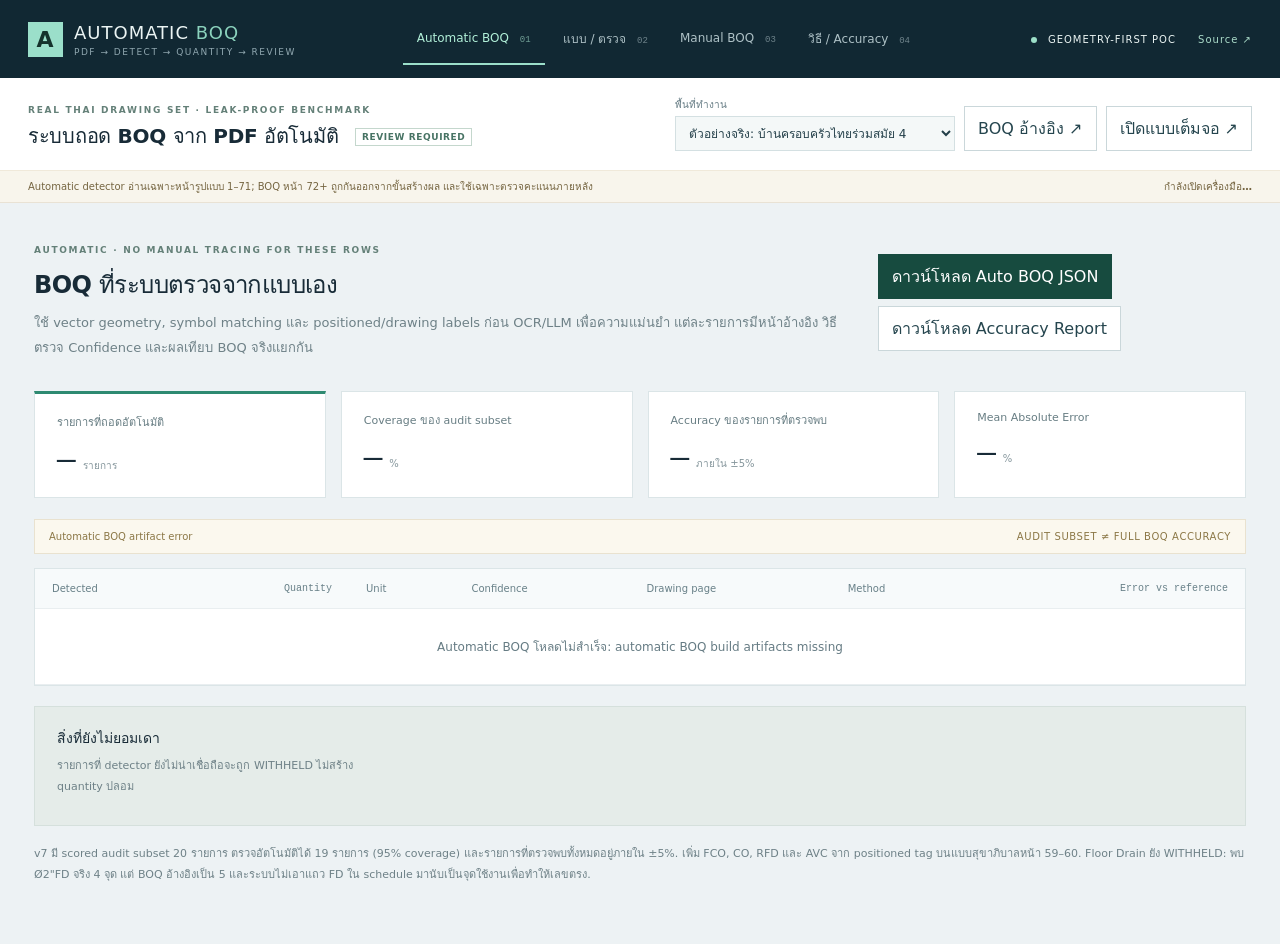
==== commit d9f573af: "docs(auto-boq): surface v7 sanitary fitting evidence" ====
--- a/web/opentakeoff-poc/index.html
+++ b/web/opentakeoff-poc/index.html
@@ -9,8 +9,8 @@
 <div class="stats auto-stats"><article><span>รายการที่ถอดอัตโนมัติ</span><strong id="auto-rows">—</strong><small>รายการ</small></article><article><span>Coverage ของ audit subset</span><strong id="auto-coverage">—</strong><small>%</small></article><article><span>Accuracy ของรายการที่ตรวจพบ</span><strong id="auto-accuracy">—</strong><small>ภายใน ±5%</small></article><article><span>Mean Absolute Error</span><strong id="auto-mae">—</strong><small>%</small></article></div>
 <div class="review-line"><span id="auto-note">กำลังอ่านผล Automatic BOQ…</span><span>AUDIT SUBSET ≠ FULL BOQ ACCURACY</span></div>
 <div class="table-scroll"><table class="auto-table"><thead><tr><th>Detected</th><th class="num">Quantity</th><th>Unit</th><th>Confidence</th><th>Drawing page</th><th>Method</th><th class="num">Error vs reference</th></tr></thead><tbody id="auto-rows-body"><tr><td colspan="7">กำลังโหลด…</td></tr></tbody></table></div>
-<div class="coverage-box"><div><h3>สิ่งที่ยังไม่ยอมเดา</h3><p>รายการที่ detector ยังไม่น่าเชื่อถือจะถูก WITHHELD ไม่สร้าง quantity ปลอม</p></div><div id="withheld-list" class="withheld-list"></div></div><p class="footnote">ค่าคะแนนด้านบนเป็นเพียง audit subset 16 รายการที่มี ground truth แยกไว้ ไม่ใช่ความแม่นยำของ BOQ ทั้งโครงการ ปัจจุบัน validate อัตโนมัติแล้ว 15 รายการ รวม fixture ห้องน้ำเดิม และเพิ่มฝักบัวชำระ, ที่ใส่กระดาษชำระ และราวแขวนผ้าจาก label ที่มองเห็นบนแบบหน้า 23–25</p></section>
+<div class="coverage-box"><div><h3>สิ่งที่ยังไม่ยอมเดา</h3><p>รายการที่ detector ยังไม่น่าเชื่อถือจะถูก WITHHELD ไม่สร้าง quantity ปลอม</p></div><div id="withheld-list" class="withheld-list"></div></div><p class="footnote">v7 มี scored audit subset 20 รายการ ตรวจอัตโนมัติได้ 19 รายการ (95% coverage) และรายการที่ตรวจพบทั้งหมดอยู่ภายใน ±5%. เพิ่ม FCO, CO, RFD และ AVC จาก positioned tag บนแบบสุขาภิบาลหน้า 59–60. Floor Drain ยัง WITHHELD: พบ Ø2&quot;FD จริง 4 จุด แต่ BOQ อ้างอิงเป็น 5 และระบบไม่เอาแถว FD ใน schedule มานับเป็นจุดใช้งานเพื่อทำให้เลขตรง.</p></section>
 <section id="plan" class="panel" aria-label="เครื่องมือวัดแบบ"><iframe id="engine" title="OpenTakeoff measurement canvas" src="./engine/?workspace=demo" allow="clipboard-write" referrerpolicy="same-origin"></iframe><div id="engine-error" hidden><h2>เครื่องมือยังเปิดไม่สำเร็จ</h2><p id="error-text"></p><button id="retry">ลองเปิดใหม่</button></div></section>
 <section id="boq" class="panel content" aria-label="Manual BOQ"><div class="section-head"><div><span class="eyebrow">MANUAL / REVIEW TAKEOFF</span><h2>รายการที่ผู้ใช้วัดหรือแก้ใน OpenTakeoff</h2><p>แยกจาก Automatic BOQ เพื่อไม่ให้ผลอัตโนมัติถูกนับซ้ำกับเส้นที่ผู้ใช้วัดเอง</p></div><div class="export-actions"><button id="refresh" class="button">อัปเดตจากแบบ</button><button id="csv" class="button primary" disabled>ดาวน์โหลด CSV</button><button id="json" class="button" disabled>บันทึก Takeoff JSON</button></div></div><div class="stats"><article><span>พื้นที่พื้นสุทธิ</span><strong id="floor-total">—</strong><small>ตร.ม.</small></article><article><span>ผิวผนัง</span><strong id="wall-total">—</strong><small>ตร.ม.</small></article><article><span>ความยาว</span><strong id="linear-total">—</strong><small>ม.</small></article><article><span>จำนวนอุปกรณ์</span><strong id="count-total">—</strong><small>ชิ้น</small></article></div><div class="review-line"><span id="review-note">ยังไม่มีข้อมูลจากเครื่องมือ</span><span>MANUAL · DO NOT DOUBLE COUNT AUTO ROWS</span></div><div class="table-scroll"><table><thead><tr><th>รายการ / แหล่งที่มา</th><th>ประเภท</th><th class="num">ปริมาณวัด</th><th class="num">เผื่อ %</th><th class="num">รวมเผื่อ</th><th>หน่วย</th><th>สถานะ</th></tr></thead><tbody id="rows"><tr><td colspan="7">กำลังรอข้อมูล…</td></tr></tbody></table></div></section>
-<section id="guide" class="panel content" aria-label="วิธีและ Accuracy"><span class="eyebrow">ACCURACY BEFORE COVERAGE</span><h2>หลักการของ Automatic BOQ รอบนี้</h2><div class="guide-grid"><article><span class="step">01</span><h3>อ่านแบบเท่านั้น</h3><p>Generation ถูก fence ที่หน้า 1–71 ของ Family4 PDF ตัว extractor ไม่มีสิทธิ์เปิด BOQ หน้า 72–95 และไม่มี reference quantity อยู่ใน profile</p></article><article><span class="step">02</span><h3>Geometry-first + evidence</h3><p>หลังคาอ่าน vector hatch/outline และ slope, ประตูอ่านรัศมี swing arc, fixture ใช้ drawing template และสำหรับ label เล็กอย่าง HS/PH/TR ระบบลบเส้นผนัง/กริดยาวออกก่อนจับ pattern เพื่อไม่ให้เส้น CAD ทำให้ match ผิด</p></article><article><span class="step">03</span><h3>ค่อยตรวจคะแนน</h3><p>หลัง generation เสร็จ scorer อีกไฟล์หนึ่งจึงอ่าน ground truth และคำนวณ error/coverage ทำให้ตรวจได้ว่าระบบไม่ได้แอบอ่านเฉลย</p></article></div><div class="limits"><h3>สถานะปัจจุบัน</h3><p><b>ทำอัตโนมัติจริงสำหรับ benchmark แล้ว</b> แต่ยังไม่ใช่ full-project BOQ และ GitHub Pages ยังรัน Python detector กับ PDF ใหม่ที่ผู้ใช้อัปโหลดไม่ได้ทันที PDF ใหม่ยังใช้พื้นที่ Manual/Review จนกว่าจะมี runtime backend/browser extractor.</p><p>Windows, floor drain/soap/floor faucet/valve บางชนิด, switch/socket, floor finishes, wall area, sanitary piping และ structure ยัง WITHHELD จน detector ผ่าน benchmark; นโยบายคือขาดดีกว่าตัวเลขผิด</p><a href="https://townsquare.dpt.go.th/arch/plan/399" target="_blank" rel="noopener">แหล่งแบบตัวอย่าง ↗</a> · <a href="./engine/LICENSE" target="_blank" rel="noopener">Apache-2.0 ↗</a></div></section>
+<section id="guide" class="panel content" aria-label="วิธีและ Accuracy"><span class="eyebrow">ACCURACY BEFORE COVERAGE</span><h2>หลักการของ Automatic BOQ รอบนี้</h2><div class="guide-grid"><article><span class="step">01</span><h3>อ่านแบบเท่านั้น</h3><p>Generation ถูก fence ที่หน้า 1–71 ของ Family4 PDF ตัว extractor ไม่มีสิทธิ์เปิด BOQ หน้า 72–95 และไม่มี reference quantity อยู่ใน profile</p></article><article><span class="step">02</span><h3>Geometry-first + evidence</h3><p>หลังคาอ่าน vector hatch/outline และ slope, ประตูอ่านรัศมี swing arc, fixture ใช้ drawing template, accessory เล็กใช้ line-stripped label matching และงาน fitting สุขาภิบาลใช้ positioned tag เช่น FCO / CO / RFD / AVC พร้อมพิกัดบนแบบ</p></article><article><span class="step">03</span><h3>ค่อยตรวจคะแนน</h3><p>หลัง generation เสร็จ scorer อีกไฟล์หนึ่งจึงอ่าน ground truth และคำนวณ error/coverage ทำให้ตรวจได้ว่าระบบไม่ได้แอบอ่านเฉลย</p></article></div><div class="limits"><h3>สถานะปัจจุบัน</h3><p><b>ทำอัตโนมัติจริงสำหรับ benchmark แล้ว</b> แต่ยังไม่ใช่ full-project BOQ และ GitHub Pages ยังรัน Python detector กับ PDF ใหม่ที่ผู้ใช้อัปโหลดไม่ได้ทันที PDF ใหม่ยังใช้พื้นที่ Manual/Review จนกว่าจะมี runtime backend/browser extractor.</p><p>Floor Drain, windows, soap/floor faucet/valve บางชนิด, switch/socket, floor finishes, wall area, sanitary pipe length และ structure ยัง WITHHELD จน detector ผ่าน benchmark. v7 เริ่ม inventory tag ระบบ/ขนาดท่อบนหน้า 57–60 แล้ว แต่ยังไม่ปล่อยความยาวท่อจนกว่าจะ trace network และกันการนับซ้ำระหว่าง plan/riser/detail ได้.</p><a href="https://townsquare.dpt.go.th/arch/plan/399" target="_blank" rel="noopener">แหล่งแบบตัวอย่าง ↗</a> · <a href="./engine/LICENSE" target="_blank" rel="noopener">Apache-2.0 ↗</a></div></section>
 </main><script type="module" src="./poc.js"></script></body></html>
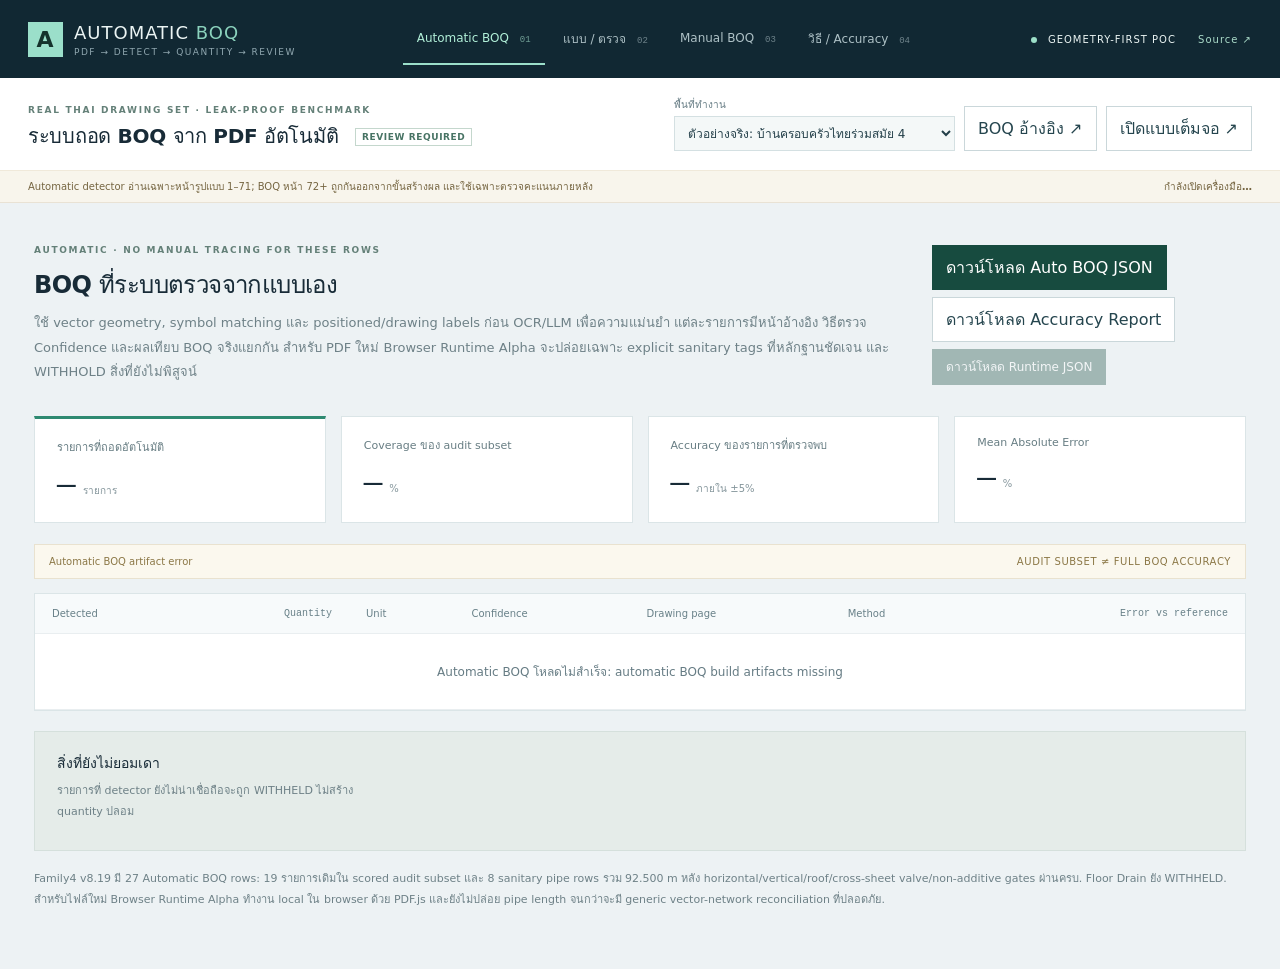
==== commit 55ff3ad6: "feat(auto-boq): expose Browser Automatic Alpha for user PDFs" ====
--- a/web/opentakeoff-poc/index.html
+++ b/web/opentakeoff-poc/index.html
@@ -2,15 +2,15 @@
 <html lang="th"><head><meta charset="utf-8"><meta name="viewport" content="width=device-width,initial-scale=1"><meta name="description" content="Automatic BOQ POC: ถอดปริมาณจากแบบ PDF จริง พร้อมหลักฐานและ benchmark"><meta http-equiv="Content-Security-Policy" content="object-src 'none'; base-uri 'self'; connect-src 'self' blob:; frame-src 'self'"><title>Automatic BOQ — Takeoff Lab</title><link rel="stylesheet" href="./poc.css"></head>
 <body>
 <header><a class="brand" href="../"><span class="mark">A</span><span>AUTOMATIC <b>BOQ</b><small>PDF → DETECT → QUANTITY → REVIEW</small></span></a><nav aria-label="หน้าหลัก"><button data-tab="auto" class="active">Automatic BOQ <small>01</small></button><button data-tab="plan">แบบ / ตรวจ <small>02</small></button><button data-tab="boq">Manual BOQ <small>03</small></button><button data-tab="guide">วิธี / Accuracy <small>04</small></button></nav><div class="top-meta"><span class="dot"></span> GEOMETRY-FIRST POC <a href="https://github.com/saratchai1/Blender3d/tree/main/integrations/opentakeoff" target="_blank" rel="noopener">Source ↗</a></div></header>
-<section class="projectbar"><div><span class="eyebrow">REAL THAI DRAWING SET · LEAK-PROOF BENCHMARK</span><h1>ระบบถอด BOQ จาก PDF อัตโนมัติ <span class="pill">REVIEW REQUIRED</span></h1></div><div class="project-actions"><label>พื้นที่ทำงาน<select id="workspace"><option value="demo">ตัวอย่างจริง: บ้านครอบครัวไทยร่วมสมัย 4</option><option value="user">แบบของฉัน — Manual/Review workspace</option></select></label><a id="reference-boq" class="button" href="./engine/?workspace=demo&sheet=family4.pdf%2372" target="_blank" rel="noopener">BOQ อ้างอิง ↗</a><a id="full-engine" class="button" href="./engine/?workspace=demo" target="_blank" rel="noopener">เปิดแบบเต็มจอ ↗</a></div></section>
+<section class="projectbar"><div><span class="eyebrow">REAL THAI DRAWING SET · LEAK-PROOF BENCHMARK</span><h1>ระบบถอด BOQ จาก PDF อัตโนมัติ <span class="pill">REVIEW REQUIRED</span></h1></div><div class="project-actions"><label>พื้นที่ทำงาน<select id="workspace"><option value="demo">ตัวอย่างจริง: บ้านครอบครัวไทยร่วมสมัย 4</option><option value="user">แบบของฉัน — Automatic Alpha + Review</option></select></label><a id="reference-boq" class="button" href="./engine/?workspace=demo&sheet=family4.pdf%2372" target="_blank" rel="noopener">BOQ อ้างอิง ↗</a><a id="full-engine" class="button" href="./engine/?workspace=demo" target="_blank" rel="noopener">เปิดแบบเต็มจอ ↗</a></div></section>
 <div class="notice"><span id="workspace-note">Automatic detector อ่านเฉพาะหน้ารูปแบบ 1–71; BOQ หน้า 72+ ถูกกันออกจากขั้นสร้างผล และใช้เฉพาะตรวจคะแนนภายหลัง</span><span id="status" role="status" data-state="loading">กำลังเปิดเครื่องมือ…</span></div>
 <main>
-<section id="auto" class="panel content selected" aria-label="Automatic BOQ"><div class="section-head"><div><span class="eyebrow">AUTOMATIC · NO MANUAL TRACING FOR THESE ROWS</span><h2>BOQ ที่ระบบตรวจจากแบบเอง</h2><p>ใช้ vector geometry, symbol matching และ positioned/drawing labels ก่อน OCR/LLM เพื่อความแม่นยำ แต่ละรายการมีหน้าอ้างอิง วิธีตรวจ Confidence และผลเทียบ BOQ จริงแยกกัน</p></div><div class="export-actions"><a class="button primary" href="./auto-boq.json" download>ดาวน์โหลด Auto BOQ JSON</a><a class="button" href="./auto-boq-benchmark.json" download>ดาวน์โหลด Accuracy Report</a></div></div>
+<section id="auto" class="panel content selected" aria-label="Automatic BOQ"><div class="section-head"><div><span class="eyebrow">AUTOMATIC · NO MANUAL TRACING FOR THESE ROWS</span><h2>BOQ ที่ระบบตรวจจากแบบเอง</h2><p>ใช้ vector geometry, symbol matching และ positioned/drawing labels ก่อน OCR/LLM เพื่อความแม่นยำ แต่ละรายการมีหน้าอ้างอิง วิธีตรวจ Confidence และผลเทียบ BOQ จริงแยกกัน สำหรับ PDF ใหม่ Browser Runtime Alpha จะปล่อยเฉพาะ explicit sanitary tags ที่หลักฐานชัดเจน และ WITHHOLD สิ่งที่ยังไม่พิสูจน์</p></div><div class="export-actions"><a id="auto-json-download" class="button primary" href="./auto-boq.json" download>ดาวน์โหลด Auto BOQ JSON</a><a id="accuracy-download" class="button" href="./auto-boq-benchmark.json" download>ดาวน์โหลด Accuracy Report</a><button id="user-auto-json" class="button primary" hidden disabled>ดาวน์โหลด Runtime JSON</button></div></div>
 <div class="stats auto-stats"><article><span>รายการที่ถอดอัตโนมัติ</span><strong id="auto-rows">—</strong><small>รายการ</small></article><article><span>Coverage ของ audit subset</span><strong id="auto-coverage">—</strong><small>%</small></article><article><span>Accuracy ของรายการที่ตรวจพบ</span><strong id="auto-accuracy">—</strong><small>ภายใน ±5%</small></article><article><span>Mean Absolute Error</span><strong id="auto-mae">—</strong><small>%</small></article></div>
 <div class="review-line"><span id="auto-note">กำลังอ่านผล Automatic BOQ…</span><span>AUDIT SUBSET ≠ FULL BOQ ACCURACY</span></div>
 <div class="table-scroll"><table class="auto-table"><thead><tr><th>Detected</th><th class="num">Quantity</th><th>Unit</th><th>Confidence</th><th>Drawing page</th><th>Method</th><th class="num">Error vs reference</th></tr></thead><tbody id="auto-rows-body"><tr><td colspan="7">กำลังโหลด…</td></tr></tbody></table></div>
-<div class="coverage-box"><div><h3>สิ่งที่ยังไม่ยอมเดา</h3><p>รายการที่ detector ยังไม่น่าเชื่อถือจะถูก WITHHELD ไม่สร้าง quantity ปลอม</p></div><div id="withheld-list" class="withheld-list"></div></div><p class="footnote">v7 มี scored audit subset 20 รายการ ตรวจอัตโนมัติได้ 19 รายการ (95% coverage) และรายการที่ตรวจพบทั้งหมดอยู่ภายใน ±5%. เพิ่ม FCO, CO, RFD และ AVC จาก positioned tag บนแบบสุขาภิบาลหน้า 59–60. Floor Drain ยัง WITHHELD: พบ Ø2&quot;FD จริง 4 จุด แต่ BOQ อ้างอิงเป็น 5 และระบบไม่เอาแถว FD ใน schedule มานับเป็นจุดใช้งานเพื่อทำให้เลขตรง.</p></section>
+<div class="coverage-box"><div><h3>สิ่งที่ยังไม่ยอมเดา</h3><p>รายการที่ detector ยังไม่น่าเชื่อถือจะถูก WITHHELD ไม่สร้าง quantity ปลอม</p></div><div id="withheld-list" class="withheld-list"></div></div><p class="footnote">Family4 v8.19 มี 27 Automatic BOQ rows: 19 รายการเดิมใน scored audit subset และ 8 sanitary pipe rows รวม 92.500 m หลัง horizontal/vertical/roof/cross-sheet valve/non-additive gates ผ่านครบ. Floor Drain ยัง WITHHELD. สำหรับไฟล์ใหม่ Browser Runtime Alpha ทำงาน local ใน browser ด้วย PDF.js และยังไม่ปล่อย pipe length จนกว่าจะมี generic vector-network reconciliation ที่ปลอดภัย.</p></section>
 <section id="plan" class="panel" aria-label="เครื่องมือวัดแบบ"><iframe id="engine" title="OpenTakeoff measurement canvas" src="./engine/?workspace=demo" allow="clipboard-write" referrerpolicy="same-origin"></iframe><div id="engine-error" hidden><h2>เครื่องมือยังเปิดไม่สำเร็จ</h2><p id="error-text"></p><button id="retry">ลองเปิดใหม่</button></div></section>
 <section id="boq" class="panel content" aria-label="Manual BOQ"><div class="section-head"><div><span class="eyebrow">MANUAL / REVIEW TAKEOFF</span><h2>รายการที่ผู้ใช้วัดหรือแก้ใน OpenTakeoff</h2><p>แยกจาก Automatic BOQ เพื่อไม่ให้ผลอัตโนมัติถูกนับซ้ำกับเส้นที่ผู้ใช้วัดเอง</p></div><div class="export-actions"><button id="refresh" class="button">อัปเดตจากแบบ</button><button id="csv" class="button primary" disabled>ดาวน์โหลด CSV</button><button id="json" class="button" disabled>บันทึก Takeoff JSON</button></div></div><div class="stats"><article><span>พื้นที่พื้นสุทธิ</span><strong id="floor-total">—</strong><small>ตร.ม.</small></article><article><span>ผิวผนัง</span><strong id="wall-total">—</strong><small>ตร.ม.</small></article><article><span>ความยาว</span><strong id="linear-total">—</strong><small>ม.</small></article><article><span>จำนวนอุปกรณ์</span><strong id="count-total">—</strong><small>ชิ้น</small></article></div><div class="review-line"><span id="review-note">ยังไม่มีข้อมูลจากเครื่องมือ</span><span>MANUAL · DO NOT DOUBLE COUNT AUTO ROWS</span></div><div class="table-scroll"><table><thead><tr><th>รายการ / แหล่งที่มา</th><th>ประเภท</th><th class="num">ปริมาณวัด</th><th class="num">เผื่อ %</th><th class="num">รวมเผื่อ</th><th>หน่วย</th><th>สถานะ</th></tr></thead><tbody id="rows"><tr><td colspan="7">กำลังรอข้อมูล…</td></tr></tbody></table></div></section>
-<section id="guide" class="panel content" aria-label="วิธีและ Accuracy"><span class="eyebrow">ACCURACY BEFORE COVERAGE</span><h2>หลักการของ Automatic BOQ รอบนี้</h2><div class="guide-grid"><article><span class="step">01</span><h3>อ่านแบบเท่านั้น</h3><p>Generation ถูก fence ที่หน้า 1–71 ของ Family4 PDF ตัว extractor ไม่มีสิทธิ์เปิด BOQ หน้า 72–95 และไม่มี reference quantity อยู่ใน profile</p></article><article><span class="step">02</span><h3>Geometry-first + evidence</h3><p>หลังคาอ่าน vector hatch/outline และ slope, ประตูอ่านรัศมี swing arc, fixture ใช้ drawing template, accessory เล็กใช้ line-stripped label matching และงาน fitting สุขาภิบาลใช้ positioned tag เช่น FCO / CO / RFD / AVC พร้อมพิกัดบนแบบ</p></article><article><span class="step">03</span><h3>ค่อยตรวจคะแนน</h3><p>หลัง generation เสร็จ scorer อีกไฟล์หนึ่งจึงอ่าน ground truth และคำนวณ error/coverage ทำให้ตรวจได้ว่าระบบไม่ได้แอบอ่านเฉลย</p></article></div><div class="limits"><h3>สถานะปัจจุบัน</h3><p><b>ทำอัตโนมัติจริงสำหรับ benchmark แล้ว</b> แต่ยังไม่ใช่ full-project BOQ และ GitHub Pages ยังรัน Python detector กับ PDF ใหม่ที่ผู้ใช้อัปโหลดไม่ได้ทันที PDF ใหม่ยังใช้พื้นที่ Manual/Review จนกว่าจะมี runtime backend/browser extractor.</p><p>Floor Drain, windows, soap/floor faucet/valve บางชนิด, switch/socket, floor finishes, wall area, sanitary pipe length และ structure ยัง WITHHELD จน detector ผ่าน benchmark. v7 เริ่ม inventory tag ระบบ/ขนาดท่อบนหน้า 57–60 แล้ว แต่ยังไม่ปล่อยความยาวท่อจนกว่าจะ trace network และกันการนับซ้ำระหว่าง plan/riser/detail ได้.</p><a href="https://townsquare.dpt.go.th/arch/plan/399" target="_blank" rel="noopener">แหล่งแบบตัวอย่าง ↗</a> · <a href="./engine/LICENSE" target="_blank" rel="noopener">Apache-2.0 ↗</a></div></section>
+<section id="guide" class="panel content" aria-label="วิธีและ Accuracy"><span class="eyebrow">ACCURACY BEFORE COVERAGE</span><h2>หลักการของ Automatic BOQ รอบนี้</h2><div class="guide-grid"><article><span class="step">01</span><h3>อ่านแบบเท่านั้น</h3><p>Family4 generation ถูก fence ที่หน้า 1–71 ตัว extractor ไม่มีสิทธิ์เปิด BOQ หน้า 72–95 และไม่มี reference quantity อยู่ใน profile. User PDF Runtime Alpha ไม่มี reference/benchmark file ให้เรียกเลย</p></article><article><span class="step">02</span><h3>Geometry-first + evidence</h3><p>Family4 ใช้ vector geometry, symbol matching, positioned tags, vertical levels, roof level และ cross-sheet valve evidence. ไฟล์ผู้ใช้เริ่มจาก PDF.js text positioning: FCO / CO / RFD / AVC ที่ชัดเจนปล่อยเป็น preliminary rows; FD และ pipe length ยัง WITHHELD เพื่อกัน schedule/detail duplicate และการเดา scale/network</p></article><article><span class="step">03</span><h3>ค่อยตรวจคะแนน</h3><p>Benchmark scorer อ่าน ground truth หลัง generation เสร็จเท่านั้น ส่วน User PDF Runtime Alpha แสดง Error vs reference เป็น — เพราะไม่มี reference quantity</p></article></div><div class="limits"><h3>สถานะปัจจุบัน</h3><p><b>Family4 benchmark และ sanitary pipe v8.19 deploy แล้ว</b> และ PDF ใหม่เริ่มรัน Automatic Alpha ใน browser ได้โดยไม่ต้องส่งไฟล์ขึ้น server รุ่น Alpha นี้เน้น fail-closed: ถ้า explicit evidence ไม่พอจะ WITHHOLD แล้วให้ผู้ใช้ review/manual ต่อ</p><p>ขั้นถัดไปคือ port generic vector-network/scale reconciliation เข้า browser หรือ backend เพื่อปล่อย pipe length และขยายไป fixture/structure/finish โดยยังคง source provenance และ no-double-count contract เดิม</p><a href="https://townsquare.dpt.go.th/arch/plan/399" target="_blank" rel="noopener">แหล่งแบบตัวอย่าง ↗</a> · <a href="./engine/LICENSE" target="_blank" rel="noopener">Apache-2.0 ↗</a></div></section>
 </main><script type="module" src="./poc.js"></script></body></html>
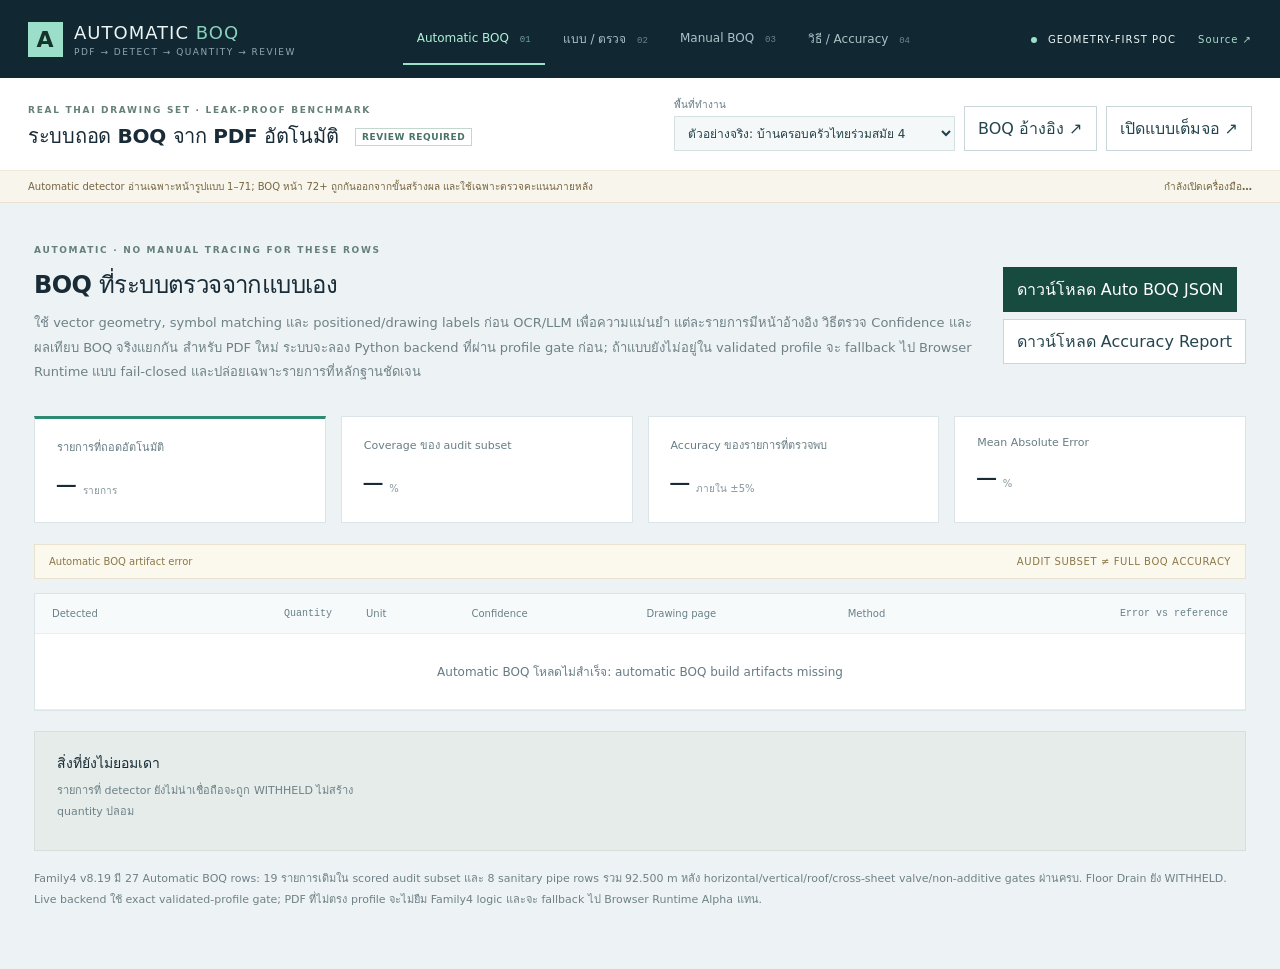
==== commit a18e861a: "feat(auto-boq): allow and explain live backend" ====
--- a/web/opentakeoff-poc/index.html
+++ b/web/opentakeoff-poc/index.html
@@ -1,16 +1,16 @@
 <!doctype html>
-<html lang="th"><head><meta charset="utf-8"><meta name="viewport" content="width=device-width,initial-scale=1"><meta name="description" content="Automatic BOQ POC: ถอดปริมาณจากแบบ PDF จริง พร้อมหลักฐานและ benchmark"><meta http-equiv="Content-Security-Policy" content="object-src 'none'; base-uri 'self'; connect-src 'self' blob:; frame-src 'self'"><title>Automatic BOQ — Takeoff Lab</title><link rel="stylesheet" href="./poc.css"></head>
+<html lang="th"><head><meta charset="utf-8"><meta name="viewport" content="width=device-width,initial-scale=1"><meta name="description" content="Automatic BOQ POC: ถอดปริมาณจากแบบ PDF จริง พร้อมหลักฐานและ benchmark"><meta http-equiv="Content-Security-Policy" content="object-src 'none'; base-uri 'self'; connect-src 'self' blob: https://blender3d-auto-boq.onrender.com; frame-src 'self'"><title>Automatic BOQ — Takeoff Lab</title><link rel="stylesheet" href="./poc.css"></head>
 <body>
 <header><a class="brand" href="../"><span class="mark">A</span><span>AUTOMATIC <b>BOQ</b><small>PDF → DETECT → QUANTITY → REVIEW</small></span></a><nav aria-label="หน้าหลัก"><button data-tab="auto" class="active">Automatic BOQ <small>01</small></button><button data-tab="plan">แบบ / ตรวจ <small>02</small></button><button data-tab="boq">Manual BOQ <small>03</small></button><button data-tab="guide">วิธี / Accuracy <small>04</small></button></nav><div class="top-meta"><span class="dot"></span> GEOMETRY-FIRST POC <a href="https://github.com/saratchai1/Blender3d/tree/main/integrations/opentakeoff" target="_blank" rel="noopener">Source ↗</a></div></header>
 <section class="projectbar"><div><span class="eyebrow">REAL THAI DRAWING SET · LEAK-PROOF BENCHMARK</span><h1>ระบบถอด BOQ จาก PDF อัตโนมัติ <span class="pill">REVIEW REQUIRED</span></h1></div><div class="project-actions"><label>พื้นที่ทำงาน<select id="workspace"><option value="demo">ตัวอย่างจริง: บ้านครอบครัวไทยร่วมสมัย 4</option><option value="user">แบบของฉัน — Automatic Alpha + Review</option></select></label><a id="reference-boq" class="button" href="./engine/?workspace=demo&sheet=family4.pdf%2372" target="_blank" rel="noopener">BOQ อ้างอิง ↗</a><a id="full-engine" class="button" href="./engine/?workspace=demo" target="_blank" rel="noopener">เปิดแบบเต็มจอ ↗</a></div></section>
 <div class="notice"><span id="workspace-note">Automatic detector อ่านเฉพาะหน้ารูปแบบ 1–71; BOQ หน้า 72+ ถูกกันออกจากขั้นสร้างผล และใช้เฉพาะตรวจคะแนนภายหลัง</span><span id="status" role="status" data-state="loading">กำลังเปิดเครื่องมือ…</span></div>
 <main>
-<section id="auto" class="panel content selected" aria-label="Automatic BOQ"><div class="section-head"><div><span class="eyebrow">AUTOMATIC · NO MANUAL TRACING FOR THESE ROWS</span><h2>BOQ ที่ระบบตรวจจากแบบเอง</h2><p>ใช้ vector geometry, symbol matching และ positioned/drawing labels ก่อน OCR/LLM เพื่อความแม่นยำ แต่ละรายการมีหน้าอ้างอิง วิธีตรวจ Confidence และผลเทียบ BOQ จริงแยกกัน สำหรับ PDF ใหม่ Browser Runtime Alpha จะปล่อยเฉพาะ explicit sanitary tags ที่หลักฐานชัดเจน และ WITHHOLD สิ่งที่ยังไม่พิสูจน์</p></div><div class="export-actions"><a id="auto-json-download" class="button primary" href="./auto-boq.json" download>ดาวน์โหลด Auto BOQ JSON</a><a id="accuracy-download" class="button" href="./auto-boq-benchmark.json" download>ดาวน์โหลด Accuracy Report</a><button id="user-auto-json" class="button primary" hidden disabled>ดาวน์โหลด Runtime JSON</button></div></div>
+<section id="auto" class="panel content selected" aria-label="Automatic BOQ"><div class="section-head"><div><span class="eyebrow">AUTOMATIC · NO MANUAL TRACING FOR THESE ROWS</span><h2>BOQ ที่ระบบตรวจจากแบบเอง</h2><p>ใช้ vector geometry, symbol matching และ positioned/drawing labels ก่อน OCR/LLM เพื่อความแม่นยำ แต่ละรายการมีหน้าอ้างอิง วิธีตรวจ Confidence และผลเทียบ BOQ จริงแยกกัน สำหรับ PDF ใหม่ ระบบจะลอง Python backend ที่ผ่าน profile gate ก่อน; ถ้าแบบยังไม่อยู่ใน validated profile จะ fallback ไป Browser Runtime แบบ fail-closed และปล่อยเฉพาะรายการที่หลักฐานชัดเจน</p></div><div class="export-actions"><a id="auto-json-download" class="button primary" href="./auto-boq.json" download>ดาวน์โหลด Auto BOQ JSON</a><a id="accuracy-download" class="button" href="./auto-boq-benchmark.json" download>ดาวน์โหลด Accuracy Report</a><button id="user-auto-json" class="button primary" hidden disabled>ดาวน์โหลด Runtime JSON</button></div></div>
 <div class="stats auto-stats"><article><span>รายการที่ถอดอัตโนมัติ</span><strong id="auto-rows">—</strong><small>รายการ</small></article><article><span>Coverage ของ audit subset</span><strong id="auto-coverage">—</strong><small>%</small></article><article><span>Accuracy ของรายการที่ตรวจพบ</span><strong id="auto-accuracy">—</strong><small>ภายใน ±5%</small></article><article><span>Mean Absolute Error</span><strong id="auto-mae">—</strong><small>%</small></article></div>
 <div class="review-line"><span id="auto-note">กำลังอ่านผล Automatic BOQ…</span><span>AUDIT SUBSET ≠ FULL BOQ ACCURACY</span></div>
 <div class="table-scroll"><table class="auto-table"><thead><tr><th>Detected</th><th class="num">Quantity</th><th>Unit</th><th>Confidence</th><th>Drawing page</th><th>Method</th><th class="num">Error vs reference</th></tr></thead><tbody id="auto-rows-body"><tr><td colspan="7">กำลังโหลด…</td></tr></tbody></table></div>
-<div class="coverage-box"><div><h3>สิ่งที่ยังไม่ยอมเดา</h3><p>รายการที่ detector ยังไม่น่าเชื่อถือจะถูก WITHHELD ไม่สร้าง quantity ปลอม</p></div><div id="withheld-list" class="withheld-list"></div></div><p class="footnote">Family4 v8.19 มี 27 Automatic BOQ rows: 19 รายการเดิมใน scored audit subset และ 8 sanitary pipe rows รวม 92.500 m หลัง horizontal/vertical/roof/cross-sheet valve/non-additive gates ผ่านครบ. Floor Drain ยัง WITHHELD. สำหรับไฟล์ใหม่ Browser Runtime Alpha ทำงาน local ใน browser ด้วย PDF.js และยังไม่ปล่อย pipe length จนกว่าจะมี generic vector-network reconciliation ที่ปลอดภัย.</p></section>
+<div class="coverage-box"><div><h3>สิ่งที่ยังไม่ยอมเดา</h3><p>รายการที่ detector ยังไม่น่าเชื่อถือจะถูก WITHHELD ไม่สร้าง quantity ปลอม</p></div><div id="withheld-list" class="withheld-list"></div></div><p class="footnote">Family4 v8.19 มี 27 Automatic BOQ rows: 19 รายการเดิมใน scored audit subset และ 8 sanitary pipe rows รวม 92.500 m หลัง horizontal/vertical/roof/cross-sheet valve/non-additive gates ผ่านครบ. Floor Drain ยัง WITHHELD. Live backend ใช้ exact validated-profile gate; PDF ที่ไม่ตรง profile จะไม่ยืม Family4 logic และจะ fallback ไป Browser Runtime Alpha แทน.</p></section>
 <section id="plan" class="panel" aria-label="เครื่องมือวัดแบบ"><iframe id="engine" title="OpenTakeoff measurement canvas" src="./engine/?workspace=demo" allow="clipboard-write" referrerpolicy="same-origin"></iframe><div id="engine-error" hidden><h2>เครื่องมือยังเปิดไม่สำเร็จ</h2><p id="error-text"></p><button id="retry">ลองเปิดใหม่</button></div></section>
 <section id="boq" class="panel content" aria-label="Manual BOQ"><div class="section-head"><div><span class="eyebrow">MANUAL / REVIEW TAKEOFF</span><h2>รายการที่ผู้ใช้วัดหรือแก้ใน OpenTakeoff</h2><p>แยกจาก Automatic BOQ เพื่อไม่ให้ผลอัตโนมัติถูกนับซ้ำกับเส้นที่ผู้ใช้วัดเอง</p></div><div class="export-actions"><button id="refresh" class="button">อัปเดตจากแบบ</button><button id="csv" class="button primary" disabled>ดาวน์โหลด CSV</button><button id="json" class="button" disabled>บันทึก Takeoff JSON</button></div></div><div class="stats"><article><span>พื้นที่พื้นสุทธิ</span><strong id="floor-total">—</strong><small>ตร.ม.</small></article><article><span>ผิวผนัง</span><strong id="wall-total">—</strong><small>ตร.ม.</small></article><article><span>ความยาว</span><strong id="linear-total">—</strong><small>ม.</small></article><article><span>จำนวนอุปกรณ์</span><strong id="count-total">—</strong><small>ชิ้น</small></article></div><div class="review-line"><span id="review-note">ยังไม่มีข้อมูลจากเครื่องมือ</span><span>MANUAL · DO NOT DOUBLE COUNT AUTO ROWS</span></div><div class="table-scroll"><table><thead><tr><th>รายการ / แหล่งที่มา</th><th>ประเภท</th><th class="num">ปริมาณวัด</th><th class="num">เผื่อ %</th><th class="num">รวมเผื่อ</th><th>หน่วย</th><th>สถานะ</th></tr></thead><tbody id="rows"><tr><td colspan="7">กำลังรอข้อมูล…</td></tr></tbody></table></div></section>
-<section id="guide" class="panel content" aria-label="วิธีและ Accuracy"><span class="eyebrow">ACCURACY BEFORE COVERAGE</span><h2>หลักการของ Automatic BOQ รอบนี้</h2><div class="guide-grid"><article><span class="step">01</span><h3>อ่านแบบเท่านั้น</h3><p>Family4 generation ถูก fence ที่หน้า 1–71 ตัว extractor ไม่มีสิทธิ์เปิด BOQ หน้า 72–95 และไม่มี reference quantity อยู่ใน profile. User PDF Runtime Alpha ไม่มี reference/benchmark file ให้เรียกเลย</p></article><article><span class="step">02</span><h3>Geometry-first + evidence</h3><p>Family4 ใช้ vector geometry, symbol matching, positioned tags, vertical levels, roof level และ cross-sheet valve evidence. ไฟล์ผู้ใช้เริ่มจาก PDF.js text positioning: FCO / CO / RFD / AVC ที่ชัดเจนปล่อยเป็น preliminary rows; FD และ pipe length ยัง WITHHELD เพื่อกัน schedule/detail duplicate และการเดา scale/network</p></article><article><span class="step">03</span><h3>ค่อยตรวจคะแนน</h3><p>Benchmark scorer อ่าน ground truth หลัง generation เสร็จเท่านั้น ส่วน User PDF Runtime Alpha แสดง Error vs reference เป็น — เพราะไม่มี reference quantity</p></article></div><div class="limits"><h3>สถานะปัจจุบัน</h3><p><b>Family4 benchmark และ sanitary pipe v8.19 deploy แล้ว</b> และ PDF ใหม่เริ่มรัน Automatic Alpha ใน browser ได้โดยไม่ต้องส่งไฟล์ขึ้น server รุ่น Alpha นี้เน้น fail-closed: ถ้า explicit evidence ไม่พอจะ WITHHOLD แล้วให้ผู้ใช้ review/manual ต่อ</p><p>ขั้นถัดไปคือ port generic vector-network/scale reconciliation เข้า browser หรือ backend เพื่อปล่อย pipe length และขยายไป fixture/structure/finish โดยยังคง source provenance และ no-double-count contract เดิม</p><a href="https://townsquare.dpt.go.th/arch/plan/399" target="_blank" rel="noopener">แหล่งแบบตัวอย่าง ↗</a> · <a href="./engine/LICENSE" target="_blank" rel="noopener">Apache-2.0 ↗</a></div></section>
+<section id="guide" class="panel content" aria-label="วิธีและ Accuracy"><span class="eyebrow">ACCURACY BEFORE COVERAGE</span><h2>หลักการของ Automatic BOQ รอบนี้</h2><div class="guide-grid"><article><span class="step">01</span><h3>อ่านแบบเท่านั้น</h3><p>Family4 generation ถูก fence ที่หน้า 1–71 ตัว extractor ไม่มีสิทธิ์เปิด BOQ หน้า 72–95 และไม่มี reference quantity อยู่ใน profile. User PDF Runtime ไม่มี reference/benchmark file ให้เรียกเลย</p></article><article><span class="step">02</span><h3>Backend-first แต่ fail-closed</h3><p>PDF ใหม่จะลองส่งไปยัง Python v8.19 backend ก่อน แต่ backend จะ publish เฉพาะ validated profile ที่ตรง exact hash เท่านั้น แบบไม่รู้จักจะคืน WITHHELD โดยไม่มี quantity แล้ว browser จึงค่อยทำ local explicit-evidence detector ต่อ ไม่ยืม page roles, scale หรือ reference จาก Family4</p></article><article><span class="step">03</span><h3>ค่อยตรวจคะแนน</h3><p>Benchmark scorer อ่าน ground truth หลัง generation เสร็จเท่านั้น ส่วน User PDF Runtime แสดง Error vs reference เป็น — เพราะไม่มี reference quantity</p></article></div><div class="limits"><h3>สถานะปัจจุบัน</h3><p><b>Family4 v8.19 และ live Python backend พร้อมใช้งานแบบ profile-gated</b> พร้อม browser fail-closed fallback. นี่ยังไม่ใช่ generalized BOQ สำหรับ PDF ทุกแบบ: แบบที่ยังไม่มี validated profile จะไม่ถูกปล่อย full Python BOQ.</p><p>ขั้นถัดไปคือ generic sheet classification, scale/layer inference และ vector-network reconciliation สำหรับ PDF ใหม่ เพื่อค่อย ๆ ลดการพึ่ง exact profile โดยยังรักษา source provenance และ no-double-count contract เดิม</p><a href="https://townsquare.dpt.go.th/arch/plan/399" target="_blank" rel="noopener">แหล่งแบบตัวอย่าง ↗</a> · <a href="./engine/LICENSE" target="_blank" rel="noopener">Apache-2.0 ↗</a></div></section>
 </main><script type="module" src="./poc.js"></script></body></html>
--- a/web/opentakeoff-poc/poc.css
+++ b/web/opentakeoff-poc/poc.css
@@ -1 +1 @@
-:root{font-family:Inter,'Noto Sans Thai',Tahoma,system-ui,sans-serif;color:#182b37;background:#edf2f4;font-synthesis:none}*{box-sizing:border-box}body{margin:0}button,select,a.button{font:inherit}button,a.button{cursor:pointer}button:disabled{cursor:not-allowed;opacity:.35}button:focus-visible,select:focus-visible,a:focus-visible{outline:3px solid #45b39d;outline-offset:3px}header{min-height:78px;background:#112833;color:#ecf5f4;display:flex;align-items:center;justify-content:space-between;padding:13px 28px;gap:20px}.brand{display:flex;gap:11px;align-items:center;color:inherit;text-decoration:none;font-size:18px;letter-spacing:1px;flex-shrink:0}.brand b{font-weight:400;color:#8bd2bd}.brand small{display:block;font-size:9px;letter-spacing:1.5px;margin-top:4px;color:#91a8b1}.mark{display:grid;place-items:center;background:#9bdfca;color:#15322c;width:35px;height:35px;font-weight:800;font-size:22px}.top-meta{font-size:10px;letter-spacing:1px;white-space:nowrap}.top-meta a{margin-left:18px;color:#abdcca;text-decoration:none}.dot{display:inline-block;width:6px;height:6px;border-radius:50%;background:#9cdfc8;margin-right:7px}nav{display:flex;align-self:stretch;gap:4px}nav button{border:0;background:transparent;color:#aec1c6;padding:12px 14px;font-size:12px;border-bottom:2px solid transparent}nav button.active{color:#b1efd8;border-color:#9bdfca}nav small{margin-left:7px;font:9px ui-monospace,monospace;opacity:.6}.projectbar{background:white;display:flex;align-items:center;justify-content:space-between;gap:20px;padding:19px 28px}.eyebrow{color:#648078;font-size:9px;letter-spacing:1.7px;font-weight:700}h1{font-size:20px;line-height:1.4;margin:5px 0 0;letter-spacing:-.3px;font-weight:600}.pill{vertical-align:middle;font-size:9px;letter-spacing:.6px;padding:3px 6px;border:1px solid #c4d7cd;color:#477364;margin-left:10px}.project-actions{display:flex;align-items:end;gap:9px}.project-actions label{font-size:10px;color:#667c84;display:grid;gap:4px}select{min-height:35px;padding:5px 9px;background:#f4f8f8;border:1px solid #d4e0e2;color:#233f49;font-size:12px}.button{border:1px solid #cad7da;background:white;color:#25454e;text-decoration:none;padding:9px 13px;font-size:12px;display:inline-block;white-space:nowrap;line-height:1.4}.button:hover{background:#edf5f1}.primary{background:#174b3f;color:white;border-color:#174b3f}.primary:hover{background:#226450}.notice{padding:8px 28px;display:flex;justify-content:space-between;gap:15px;background:#f8f5ec;color:#756541;font-size:10px;border-top:1px solid #f0e9da;border-bottom:1px solid #e9e2d4}#status{white-space:nowrap;font-weight:600}#status[data-state=ready]{color:#31735a}#status[data-state=error]{color:#aa4236}main{min-height:60vh}.panel{display:none}.panel.selected{display:block}#plan{position:relative;background:#e5ebed}iframe{width:100%;height:calc(100dvh - 205px);min-height:530px;border:0;display:block}#engine-error{position:absolute;inset:0;background:#fffefa;display:grid;place-content:center;text-align:center;padding:30px}#engine-error[hidden]{display:none}.content{max-width:1450px;margin:auto;padding:35px 34px 50px}h2{font-size:24px;margin:8px 0 6px;letter-spacing:-.6px;font-weight:600}h3{font-weight:600}p{font-size:13px;line-height:1.9;color:#6e8187;margin:7px 0}.section-head{display:flex;justify-content:space-between;gap:22px;align-items:center;margin-bottom:24px}.export-actions{display:flex;gap:7px;flex-wrap:wrap}.stats{display:grid;grid-template-columns:repeat(4,1fr);gap:15px;margin-bottom:21px}.stats article{background:white;border:1px solid #dbe5e7;padding:19px 22px}.stats span{display:block;color:#677d83;font-size:11px}.stats strong{display:inline-block;font:500 31px ui-monospace,SFMono-Regular,Consolas,monospace;letter-spacing:-1px;margin-top:12px}.stats small{font-size:10px;color:#84959b;margin-left:8px}.auto-stats article:first-child{border-top:3px solid #2e8a71}.review-line{display:flex;gap:20px;justify-content:space-between;font-size:10px;color:#8b7746;background:#fbf8ee;border:1px solid #e9e2cf;padding:11px 14px;margin-bottom:14px}.review-line span:last-child{letter-spacing:.6px}.table-scroll{overflow-x:auto;background:white;border:1px solid #dbe5e7}table{border-collapse:collapse;width:100%;font-size:12px}th{font-weight:500;text-align:left;font-size:10px;color:#688088;background:#f7fafb;white-space:nowrap}td,th{padding:14px 17px;border-bottom:1px solid #e9eef0}td:first-child{min-width:230px}td small{display:block;margin-top:5px;color:#8c999e;font-size:10px}.num{text-align:right;font-variant-numeric:tabular-nums;font-family:ui-monospace,monospace}.auto-table td{vertical-align:middle}.auto-table td:nth-child(6){min-width:205px;color:#61757c}.confidence{display:inline-block;padding:5px 7px;font-size:9px;white-space:nowrap;border:1px solid}.confidence.high{color:#236b56;background:#edf8f3;border-color:#bcdccc}.confidence.mid{color:#536b31;background:#f4f8e9;border-color:#d6e3ba}.confidence.review{color:#8b6030;background:#fff7e9;border-color:#edd4ae}.page-link{display:inline-block;color:#226451;background:#edf6f2;padding:4px 6px;margin:2px;text-decoration:none;font:9px ui-monospace,monospace}.page-link:hover{background:#dceee6}.coverage-box{margin-top:20px;background:#e5ece9;border:1px solid #d5e0dc;padding:20px 22px;display:grid;grid-template-columns:minmax(220px,340px) 1fr;gap:25px}.coverage-box h3{font-size:14px;margin:0}.coverage-box p{font-size:11px}.withheld-list{display:flex;gap:7px;flex-wrap:wrap;align-content:center}.withheld{font:9px ui-monospace,monospace;padding:6px 8px;background:#f6f3ed;color:#816e4a;border:1px solid #e1d7c4}.footnote{font-size:11px;margin-top:18px}.guide-grid{display:grid;grid-template-columns:repeat(3,1fr);gap:20px;margin-top:28px}.guide-grid article{border:1px solid #dce5e5;background:white;padding:25px}.step{font:30px ui-monospace,monospace;color:#b4cbc4}.guide-grid h3{font-size:17px;margin:18px 0 8px}.guide-grid p{font-size:12px}.limits{margin-top:25px;background:#e2ebe7;padding:23px 28px}.limits h3{font-size:15px;margin:0 0 8px}.limits a{font-size:11px;color:#386557}.limits p{font-size:12px;color:#566e66}code{font-family:ui-monospace,monospace}.empty{padding:28px;color:#667c84;text-align:center}@media(max-width:1120px){.top-meta{display:none}.projectbar{align-items:flex-start}.project-actions{flex-direction:column;align-items:stretch}.section-head{display:block}.export-actions{margin-top:15px}nav button{padding:12px 8px}}@media(max-width:720px){header{flex-wrap:wrap;gap:8px;padding:12px 16px}.brand{font-size:15px}.brand small{font-size:7px}nav{width:100%;overflow-x:auto}nav button{flex:0 0 auto;padding:8px 10px}.projectbar{display:block;padding:14px 16px}h1{font-size:17px}.project-actions{flex-direction:row;align-items:end;margin-top:12px;flex-wrap:wrap}.project-actions label{flex:1 1 100%}select{width:100%;font-size:11px}.project-actions .button{font-size:10px;padding:8px}.notice{display:block;padding:7px 16px;font-size:9px}#status{display:block;margin-top:3px}iframe{height:calc(100dvh - 335px);min-height:560px}.content{padding:24px 16px}.stats{grid-template-columns:1fr 1fr;gap:9px}.stats article{padding:14px}.stats strong{font-size:25px}.guide-grid{grid-template-columns:1fr;gap:12px}.coverage-box{grid-template-columns:1fr;gap:8px}.review-line{display:block;font-size:9px}.review-line span{display:block;margin:3px 0}.limits{padding:20px}.button{font-size:11px}h2{font-size:21px}}
+:root{font-family:Inter,'Noto Sans Thai',Tahoma,system-ui,sans-serif;color:#182b37;background:#edf2f4;font-synthesis:none}*{box-sizing:border-box}[hidden]{display:none!important}body{margin:0}button,select,a.button{font:inherit}button,a.button{cursor:pointer}button:disabled{cursor:not-allowed;opacity:.35}button:focus-visible,select:focus-visible,a:focus-visible{outline:3px solid #45b39d;outline-offset:3px}header{min-height:78px;background:#112833;color:#ecf5f4;display:flex;align-items:center;justify-content:space-between;padding:13px 28px;gap:20px}.brand{display:flex;gap:11px;align-items:center;color:inherit;text-decoration:none;font-size:18px;letter-spacing:1px;flex-shrink:0}.brand b{font-weight:400;color:#8bd2bd}.brand small{display:block;font-size:9px;letter-spacing:1.5px;margin-top:4px;color:#91a8b1}.mark{display:grid;place-items:center;background:#9bdfca;color:#15322c;width:35px;height:35px;font-weight:800;font-size:22px}.top-meta{font-size:10px;letter-spacing:1px;white-space:nowrap}.top-meta a{margin-left:18px;color:#abdcca;text-decoration:none}.dot{display:inline-block;width:6px;height:6px;border-radius:50%;background:#9cdfc8;margin-right:7px}nav{display:flex;align-self:stretch;gap:4px}nav button{border:0;background:transparent;color:#aec1c6;padding:12px 14px;font-size:12px;border-bottom:2px solid transparent}nav button.active{color:#b1efd8;border-color:#9bdfca}nav small{margin-left:7px;font:9px ui-monospace,monospace;opacity:.6}.projectbar{background:white;display:flex;align-items:center;justify-content:space-between;gap:20px;padding:19px 28px}.eyebrow{color:#648078;font-size:9px;letter-spacing:1.7px;font-weight:700}h1{font-size:20px;line-height:1.4;margin:5px 0 0;letter-spacing:-.3px;font-weight:600}.pill{vertical-align:middle;font-size:9px;letter-spacing:.6px;padding:3px 6px;border:1px solid #c4d7cd;color:#477364;margin-left:10px}.project-actions{display:flex;align-items:end;gap:9px}.project-actions label{font-size:10px;color:#667c84;display:grid;gap:4px}select{min-height:35px;padding:5px 9px;background:#f4f8f8;border:1px solid #d4e0e2;color:#233f49;font-size:12px}.button{border:1px solid #cad7da;background:white;color:#25454e;text-decoration:none;padding:9px 13px;font-size:12px;display:inline-block;white-space:nowrap;line-height:1.4}.button:hover{background:#edf5f1}.primary{background:#174b3f;color:white;border-color:#174b3f}.primary:hover{background:#226450}.notice{padding:8px 28px;display:flex;justify-content:space-between;gap:15px;background:#f8f5ec;color:#756541;font-size:10px;border-top:1px solid #f0e9da;border-bottom:1px solid #e9e2d4}#status{white-space:nowrap;font-weight:600}#status[data-state=ready]{color:#31735a}#status[data-state=error]{color:#aa4236}main{min-height:60vh}.panel{display:none}.panel.selected{display:block}#plan{position:relative;background:#e5ebed}iframe{width:100%;height:calc(100dvh - 205px);min-height:530px;border:0;display:block}#engine-error{position:absolute;inset:0;background:#fffefa;display:grid;place-content:center;text-align:center;padding:30px}#engine-error[hidden]{display:none}.content{max-width:1450px;margin:auto;padding:35px 34px 50px}h2{font-size:24px;margin:8px 0 6px;letter-spacing:-.6px;font-weight:600}h3{font-weight:600}p{font-size:13px;line-height:1.9;color:#6e8187;margin:7px 0}.section-head{display:flex;justify-content:space-between;gap:22px;align-items:center;margin-bottom:24px}.export-actions{display:flex;gap:7px;flex-wrap:wrap}.stats{display:grid;grid-template-columns:repeat(4,1fr);gap:15px;margin-bottom:21px}.stats article{background:white;border:1px solid #dbe5e7;padding:19px 22px}.stats span{display:block;color:#677d83;font-size:11px}.stats strong{display:inline-block;font:500 31px ui-monospace,SFMono-Regular,Consolas,monospace;letter-spacing:-1px;margin-top:12px}.stats small{font-size:10px;color:#84959b;margin-left:8px}.auto-stats article:first-child{border-top:3px solid #2e8a71}.review-line{display:flex;gap:20px;justify-content:space-between;font-size:10px;color:#8b7746;background:#fbf8ee;border:1px solid #e9e2cf;padding:11px 14px;margin-bottom:14px}.review-line span:last-child{letter-spacing:.6px}.table-scroll{overflow-x:auto;background:white;border:1px solid #dbe5e7}table{border-collapse:collapse;width:100%;font-size:12px}th{font-weight:500;text-align:left;font-size:10px;color:#688088;background:#f7fafb;white-space:nowrap}td,th{padding:14px 17px;border-bottom:1px solid #e9eef0}td:first-child{min-width:230px}td small{display:block;margin-top:5px;color:#8c999e;font-size:10px}.num{text-align:right;font-variant-numeric:tabular-nums;font-family:ui-monospace,monospace}.auto-table td{vertical-align:middle}.auto-table td:nth-child(6){min-width:205px;color:#61757c}.confidence{display:inline-block;padding:5px 7px;font-size:9px;white-space:nowrap;border:1px solid}.confidence.high{color:#236b56;background:#edf8f3;border-color:#bcdccc}.confidence.mid{color:#536b31;background:#f4f8e9;border-color:#d6e3ba}.confidence.review{color:#8b6030;background:#fff7e9;border-color:#edd4ae}.page-link{display:inline-block;color:#226451;background:#edf6f2;padding:4px 6px;margin:2px;text-decoration:none;font:9px ui-monospace,monospace}.page-link:hover{background:#dceee6}.coverage-box{margin-top:20px;background:#e5ece9;border:1px solid #d5e0dc;padding:20px 22px;display:grid;grid-template-columns:minmax(220px,340px) 1fr;gap:25px}.coverage-box h3{font-size:14px;margin:0}.coverage-box p{font-size:11px}.withheld-list{display:flex;gap:7px;flex-wrap:wrap;align-content:center}.withheld{font:9px ui-monospace,monospace;padding:6px 8px;background:#f6f3ed;color:#816e4a;border:1px solid #e1d7c4}.footnote{font-size:11px;margin-top:18px}.guide-grid{display:grid;grid-template-columns:repeat(3,1fr);gap:20px;margin-top:28px}.guide-grid article{border:1px solid #dce5e5;background:white;padding:25px}.step{font:30px ui-monospace,monospace;color:#b4cbc4}.guide-grid h3{font-size:17px;margin:18px 0 8px}.guide-grid p{font-size:12px}.limits{margin-top:25px;background:#e2ebe7;padding:23px 28px}.limits h3{font-size:15px;margin:0 0 8px}.limits a{font-size:11px;color:#386557}.limits p{font-size:12px;color:#566e66}code{font-family:ui-monospace,monospace}.empty{padding:28px;color:#667c84;text-align:center}@media(max-width:1120px){.top-meta{display:none}.projectbar{align-items:flex-start}.project-actions{flex-direction:column;align-items:stretch}.section-head{display:block}.export-actions{margin-top:15px}nav button{padding:12px 8px}}@media(max-width:720px){header{flex-wrap:wrap;gap:8px;padding:12px 16px}.brand{font-size:15px}.brand small{font-size:7px}nav{width:100%;overflow-x:auto}nav button{flex:0 0 auto;padding:8px 10px}.projectbar{display:block;padding:14px 16px}h1{font-size:17px}.project-actions{flex-direction:row;align-items:end;margin-top:12px;flex-wrap:wrap}.project-actions label{flex:1 1 100%}select{width:100%;font-size:11px}.project-actions .button{font-size:10px;padding:8px}.notice{display:block;padding:7px 16px;font-size:9px}#status{display:block;margin-top:3px}iframe{height:calc(100dvh - 335px);min-height:560px}.content{padding:24px 16px}.stats{grid-template-columns:1fr 1fr;gap:9px}.stats article{padding:14px}.stats strong{font-size:25px}.guide-grid{grid-template-columns:1fr;gap:12px}.coverage-box{grid-template-columns:1fr;gap:8px}.review-line{display:block;font-size:9px}.review-line span{display:block;margin:3px 0}.limits{padding:20px}.button{font-size:11px}h2{font-size:21px}}
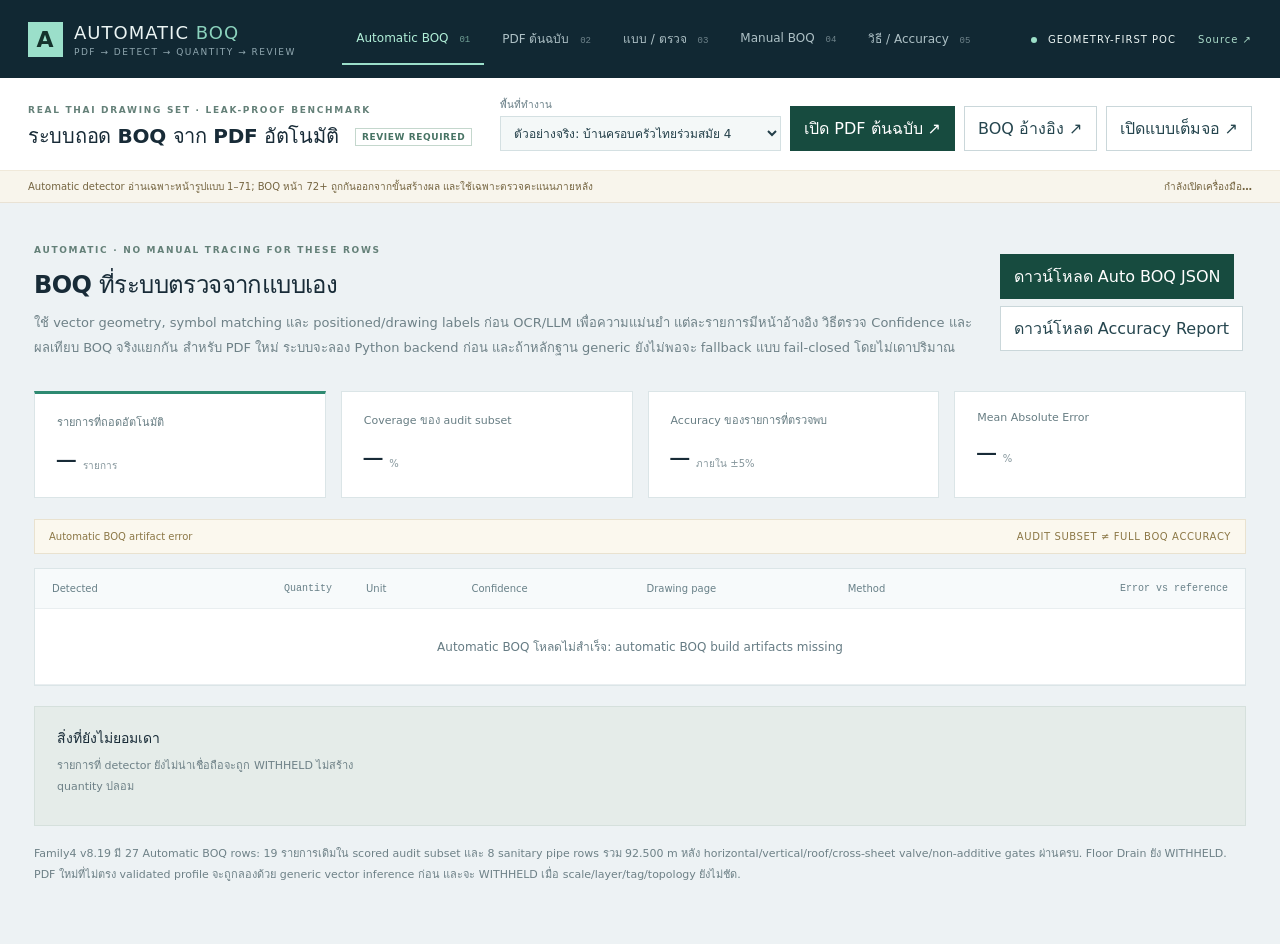
==== commit 4aff606d: "feat: show Family4 source PDF directly in Takeoff web app" ====
--- a/web/opentakeoff-poc/index.html
+++ b/web/opentakeoff-poc/index.html
@@ -1,16 +1,19 @@
 <!doctype html>
 <html lang="th"><head><meta charset="utf-8"><meta name="viewport" content="width=device-width,initial-scale=1"><meta name="description" content="Automatic BOQ POC: ถอดปริมาณจากแบบ PDF จริง พร้อมหลักฐานและ benchmark"><meta http-equiv="Content-Security-Policy" content="object-src 'none'; base-uri 'self'; connect-src 'self' blob: https://blender3d-auto-boq.onrender.com; frame-src 'self'"><title>Automatic BOQ — Takeoff Lab</title><link rel="stylesheet" href="./poc.css"></head>
 <body>
-<header><a class="brand" href="../"><span class="mark">A</span><span>AUTOMATIC <b>BOQ</b><small>PDF → DETECT → QUANTITY → REVIEW</small></span></a><nav aria-label="หน้าหลัก"><button data-tab="auto" class="active">Automatic BOQ <small>01</small></button><button data-tab="plan">แบบ / ตรวจ <small>02</small></button><button data-tab="boq">Manual BOQ <small>03</small></button><button data-tab="guide">วิธี / Accuracy <small>04</small></button></nav><div class="top-meta"><span class="dot"></span> GEOMETRY-FIRST POC <a href="https://github.com/saratchai1/Blender3d/tree/main/integrations/opentakeoff" target="_blank" rel="noopener">Source ↗</a></div></header>
-<section class="projectbar"><div><span class="eyebrow">REAL THAI DRAWING SET · LEAK-PROOF BENCHMARK</span><h1>ระบบถอด BOQ จาก PDF อัตโนมัติ <span class="pill">REVIEW REQUIRED</span></h1></div><div class="project-actions"><label>พื้นที่ทำงาน<select id="workspace"><option value="demo">ตัวอย่างจริง: บ้านครอบครัวไทยร่วมสมัย 4</option><option value="user">แบบของฉัน — Automatic Alpha + Review</option></select></label><a id="reference-boq" class="button" href="./engine/?workspace=demo&sheet=family4.pdf%2372" target="_blank" rel="noopener">BOQ อ้างอิง ↗</a><a id="full-engine" class="button" href="./engine/?workspace=demo" target="_blank" rel="noopener">เปิดแบบเต็มจอ ↗</a></div></section>
+<header><a class="brand" href="../"><span class="mark">A</span><span>AUTOMATIC <b>BOQ</b><small>PDF → DETECT → QUANTITY → REVIEW</small></span></a><nav aria-label="หน้าหลัก"><button data-tab="auto" class="active">Automatic BOQ <small>01</small></button><button data-tab="pdf">PDF ต้นฉบับ <small>02</small></button><button data-tab="plan">แบบ / ตรวจ <small>03</small></button><button data-tab="boq">Manual BOQ <small>04</small></button><button data-tab="guide">วิธี / Accuracy <small>05</small></button></nav><div class="top-meta"><span class="dot"></span> GEOMETRY-FIRST POC <a href="https://github.com/saratchai1/Blender3d/tree/main/integrations/opentakeoff" target="_blank" rel="noopener">Source ↗</a></div></header>
+<section class="projectbar"><div><span class="eyebrow">REAL THAI DRAWING SET · LEAK-PROOF BENCHMARK</span><h1>ระบบถอด BOQ จาก PDF อัตโนมัติ <span class="pill">REVIEW REQUIRED</span></h1></div><div class="project-actions"><label>พื้นที่ทำงาน<select id="workspace"><option value="demo">ตัวอย่างจริง: บ้านครอบครัวไทยร่วมสมัย 4</option><option value="user">แบบของฉัน — Automatic Alpha + Review</option></select></label><a id="sample-pdf-full" class="button primary" href="./demo/family4.pdf" target="_blank" rel="noopener">เปิด PDF ต้นฉบับ ↗</a><a id="reference-boq" class="button" href="./engine/?workspace=demo&sheet=family4.pdf%2372" target="_blank" rel="noopener">BOQ อ้างอิง ↗</a><a id="full-engine" class="button" href="./engine/?workspace=demo" target="_blank" rel="noopener">เปิดแบบเต็มจอ ↗</a></div></section>
 <div class="notice"><span id="workspace-note">Automatic detector อ่านเฉพาะหน้ารูปแบบ 1–71; BOQ หน้า 72+ ถูกกันออกจากขั้นสร้างผล และใช้เฉพาะตรวจคะแนนภายหลัง</span><span id="status" role="status" data-state="loading">กำลังเปิดเครื่องมือ…</span></div>
 <main>
-<section id="auto" class="panel content selected" aria-label="Automatic BOQ"><div class="section-head"><div><span class="eyebrow">AUTOMATIC · NO MANUAL TRACING FOR THESE ROWS</span><h2>BOQ ที่ระบบตรวจจากแบบเอง</h2><p>ใช้ vector geometry, symbol matching และ positioned/drawing labels ก่อน OCR/LLM เพื่อความแม่นยำ แต่ละรายการมีหน้าอ้างอิง วิธีตรวจ Confidence และผลเทียบ BOQ จริงแยกกัน สำหรับ PDF ใหม่ ระบบจะลอง Python backend ที่ผ่าน profile gate ก่อน; ถ้าแบบยังไม่อยู่ใน validated profile จะ fallback ไป Browser Runtime แบบ fail-closed และปล่อยเฉพาะรายการที่หลักฐานชัดเจน</p></div><div class="export-actions"><a id="auto-json-download" class="button primary" href="./auto-boq.json" download>ดาวน์โหลด Auto BOQ JSON</a><a id="accuracy-download" class="button" href="./auto-boq-benchmark.json" download>ดาวน์โหลด Accuracy Report</a><button id="user-auto-json" class="button primary" hidden disabled>ดาวน์โหลด Runtime JSON</button></div></div>
+<section id="auto" class="panel content selected" aria-label="Automatic BOQ"><div class="section-head"><div><span class="eyebrow">AUTOMATIC · NO MANUAL TRACING FOR THESE ROWS</span><h2>BOQ ที่ระบบตรวจจากแบบเอง</h2><p>ใช้ vector geometry, symbol matching และ positioned/drawing labels ก่อน OCR/LLM เพื่อความแม่นยำ แต่ละรายการมีหน้าอ้างอิง วิธีตรวจ Confidence และผลเทียบ BOQ จริงแยกกัน สำหรับ PDF ใหม่ ระบบจะลอง Python backend ก่อน และถ้าหลักฐาน generic ยังไม่พอจะ fallback แบบ fail-closed โดยไม่เดาปริมาณ</p></div><div class="export-actions"><a id="auto-json-download" class="button primary" href="./auto-boq.json" download>ดาวน์โหลด Auto BOQ JSON</a><a id="accuracy-download" class="button" href="./auto-boq-benchmark.json" download>ดาวน์โหลด Accuracy Report</a><button id="user-auto-json" class="button primary" hidden disabled>ดาวน์โหลด Runtime JSON</button></div></div>
 <div class="stats auto-stats"><article><span>รายการที่ถอดอัตโนมัติ</span><strong id="auto-rows">—</strong><small>รายการ</small></article><article><span>Coverage ของ audit subset</span><strong id="auto-coverage">—</strong><small>%</small></article><article><span>Accuracy ของรายการที่ตรวจพบ</span><strong id="auto-accuracy">—</strong><small>ภายใน ±5%</small></article><article><span>Mean Absolute Error</span><strong id="auto-mae">—</strong><small>%</small></article></div>
 <div class="review-line"><span id="auto-note">กำลังอ่านผล Automatic BOQ…</span><span>AUDIT SUBSET ≠ FULL BOQ ACCURACY</span></div>
 <div class="table-scroll"><table class="auto-table"><thead><tr><th>Detected</th><th class="num">Quantity</th><th>Unit</th><th>Confidence</th><th>Drawing page</th><th>Method</th><th class="num">Error vs reference</th></tr></thead><tbody id="auto-rows-body"><tr><td colspan="7">กำลังโหลด…</td></tr></tbody></table></div>
-<div class="coverage-box"><div><h3>สิ่งที่ยังไม่ยอมเดา</h3><p>รายการที่ detector ยังไม่น่าเชื่อถือจะถูก WITHHELD ไม่สร้าง quantity ปลอม</p></div><div id="withheld-list" class="withheld-list"></div></div><p class="footnote">Family4 v8.19 มี 27 Automatic BOQ rows: 19 รายการเดิมใน scored audit subset และ 8 sanitary pipe rows รวม 92.500 m หลัง horizontal/vertical/roof/cross-sheet valve/non-additive gates ผ่านครบ. Floor Drain ยัง WITHHELD. Live backend ใช้ exact validated-profile gate; PDF ที่ไม่ตรง profile จะไม่ยืม Family4 logic และจะ fallback ไป Browser Runtime Alpha แทน.</p></section>
+<div class="coverage-box"><div><h3>สิ่งที่ยังไม่ยอมเดา</h3><p>รายการที่ detector ยังไม่น่าเชื่อถือจะถูก WITHHELD ไม่สร้าง quantity ปลอม</p></div><div id="withheld-list" class="withheld-list"></div></div><p class="footnote">Family4 v8.19 มี 27 Automatic BOQ rows: 19 รายการเดิมใน scored audit subset และ 8 sanitary pipe rows รวม 92.500 m หลัง horizontal/vertical/roof/cross-sheet valve/non-additive gates ผ่านครบ. Floor Drain ยัง WITHHELD. PDF ใหม่ที่ไม่ตรง validated profile จะถูกลองด้วย generic vector inference ก่อน และจะ WITHHELD เมื่อ scale/layer/tag/topology ยังไม่ชัด.</p></section>
+
+<section id="pdf" class="panel pdf-panel" aria-label="PDF บ้านครอบครัวไทยร่วมสมัย 4"><div class="pdf-toolbar"><div><span class="eyebrow">SOURCE DRAWING · 99 PAGES · 13 MB</span><h2>บ้านครอบครัวไทยร่วมสมัย 4 — PDF ต้นฉบับ</h2><p>ไฟล์ตัวเดียวกับที่ Automatic BOQ ใช้อ่านแบบจริง สามารถเปิดดูเทียบผลถอดปริมาณได้จากหน้านี้โดยตรง</p></div><div class="pdf-actions"><a class="button" href="./demo/family4.pdf#page=11&view=FitH" target="sample-pdf-preview">แปลน p.11</a><a class="button" href="./demo/family4.pdf#page=57&view=FitH" target="sample-pdf-preview">สุขาภิบาล p.57</a><a class="button" href="./demo/family4.pdf#page=72&view=FitH" target="sample-pdf-preview">BOQ p.72</a><a class="button primary" href="./demo/family4.pdf" target="_blank" rel="noopener">เปิดเต็มหน้าจอ ↗</a></div></div><div class="pdf-frame-shell"><iframe id="sample-pdf-preview" name="sample-pdf-preview" title="บ้านครอบครัวไทยร่วมสมัย 4 PDF" src="./demo/family4.pdf#page=1&view=FitH" referrerpolicy="same-origin"></iframe></div><div class="pdf-meta"><span>ไฟล์: family4.pdf</span><span>99 หน้า</span><span>13,058,241 bytes</span><span>Drawing generation fence: p.1–71</span><span>Reference BOQ: p.72–95</span></div></section>
+
 <section id="plan" class="panel" aria-label="เครื่องมือวัดแบบ"><iframe id="engine" title="OpenTakeoff measurement canvas" src="./engine/?workspace=demo" allow="clipboard-write" referrerpolicy="same-origin"></iframe><div id="engine-error" hidden><h2>เครื่องมือยังเปิดไม่สำเร็จ</h2><p id="error-text"></p><button id="retry">ลองเปิดใหม่</button></div></section>
 <section id="boq" class="panel content" aria-label="Manual BOQ"><div class="section-head"><div><span class="eyebrow">MANUAL / REVIEW TAKEOFF</span><h2>รายการที่ผู้ใช้วัดหรือแก้ใน OpenTakeoff</h2><p>แยกจาก Automatic BOQ เพื่อไม่ให้ผลอัตโนมัติถูกนับซ้ำกับเส้นที่ผู้ใช้วัดเอง</p></div><div class="export-actions"><button id="refresh" class="button">อัปเดตจากแบบ</button><button id="csv" class="button primary" disabled>ดาวน์โหลด CSV</button><button id="json" class="button" disabled>บันทึก Takeoff JSON</button></div></div><div class="stats"><article><span>พื้นที่พื้นสุทธิ</span><strong id="floor-total">—</strong><small>ตร.ม.</small></article><article><span>ผิวผนัง</span><strong id="wall-total">—</strong><small>ตร.ม.</small></article><article><span>ความยาว</span><strong id="linear-total">—</strong><small>ม.</small></article><article><span>จำนวนอุปกรณ์</span><strong id="count-total">—</strong><small>ชิ้น</small></article></div><div class="review-line"><span id="review-note">ยังไม่มีข้อมูลจากเครื่องมือ</span><span>MANUAL · DO NOT DOUBLE COUNT AUTO ROWS</span></div><div class="table-scroll"><table><thead><tr><th>รายการ / แหล่งที่มา</th><th>ประเภท</th><th class="num">ปริมาณวัด</th><th class="num">เผื่อ %</th><th class="num">รวมเผื่อ</th><th>หน่วย</th><th>สถานะ</th></tr></thead><tbody id="rows"><tr><td colspan="7">กำลังรอข้อมูล…</td></tr></tbody></table></div></section>
-<section id="guide" class="panel content" aria-label="วิธีและ Accuracy"><span class="eyebrow">ACCURACY BEFORE COVERAGE</span><h2>หลักการของ Automatic BOQ รอบนี้</h2><div class="guide-grid"><article><span class="step">01</span><h3>อ่านแบบเท่านั้น</h3><p>Family4 generation ถูก fence ที่หน้า 1–71 ตัว extractor ไม่มีสิทธิ์เปิด BOQ หน้า 72–95 และไม่มี reference quantity อยู่ใน profile. User PDF Runtime ไม่มี reference/benchmark file ให้เรียกเลย</p></article><article><span class="step">02</span><h3>Backend-first แต่ fail-closed</h3><p>PDF ใหม่จะลองส่งไปยัง Python v8.19 backend ก่อน แต่ backend จะ publish เฉพาะ validated profile ที่ตรง exact hash เท่านั้น แบบไม่รู้จักจะคืน WITHHELD โดยไม่มี quantity แล้ว browser จึงค่อยทำ local explicit-evidence detector ต่อ ไม่ยืม page roles, scale หรือ reference จาก Family4</p></article><article><span class="step">03</span><h3>ค่อยตรวจคะแนน</h3><p>Benchmark scorer อ่าน ground truth หลัง generation เสร็จเท่านั้น ส่วน User PDF Runtime แสดง Error vs reference เป็น — เพราะไม่มี reference quantity</p></article></div><div class="limits"><h3>สถานะปัจจุบัน</h3><p><b>Family4 v8.19 และ live Python backend พร้อมใช้งานแบบ profile-gated</b> พร้อม browser fail-closed fallback. นี่ยังไม่ใช่ generalized BOQ สำหรับ PDF ทุกแบบ: แบบที่ยังไม่มี validated profile จะไม่ถูกปล่อย full Python BOQ.</p><p>ขั้นถัดไปคือ generic sheet classification, scale/layer inference และ vector-network reconciliation สำหรับ PDF ใหม่ เพื่อค่อย ๆ ลดการพึ่ง exact profile โดยยังรักษา source provenance และ no-double-count contract เดิม</p><a href="https://townsquare.dpt.go.th/arch/plan/399" target="_blank" rel="noopener">แหล่งแบบตัวอย่าง ↗</a> · <a href="./engine/LICENSE" target="_blank" rel="noopener">Apache-2.0 ↗</a></div></section>
+<section id="guide" class="panel content" aria-label="วิธีและ Accuracy"><span class="eyebrow">ACCURACY BEFORE COVERAGE</span><h2>หลักการของ Automatic BOQ รอบนี้</h2><div class="guide-grid"><article><span class="step">01</span><h3>อ่านแบบเท่านั้น</h3><p>Family4 generation ถูก fence ที่หน้า 1–71 ตัว extractor ไม่มีสิทธิ์เปิด BOQ หน้า 72–95 และไม่มี reference quantity อยู่ใน profile. User PDF Runtime ไม่มี reference/benchmark file ให้เรียกเลย</p></article><article><span class="step">02</span><h3>Backend-first และ generic vector</h3><p>PDF ใหม่จะลอง Python backend ก่อน ถ้าตรง validated profile จะใช้ detector ที่ผ่าน benchmark; ถ้าไม่ตรง hash จะลอง generic vector inference จาก sheet role, scale, CAD layer, pipe tag และ topology โดยไม่ยืม Family4 logic และจะ WITHHELD เมื่อหลักฐานไม่พอ</p></article><article><span class="step">03</span><h3>ค่อยตรวจคะแนน</h3><p>Benchmark scorer อ่าน ground truth หลัง generation เสร็จเท่านั้น ส่วน User PDF Runtime แสดง Error vs reference เป็น — เพราะไม่มี reference quantity</p></article></div><div class="limits"><h3>สถานะปัจจุบัน</h3><p><b>Family4 v8.19 และ live Python backend พร้อมใช้งาน</b> และ generic vector inference รองรับ sanitary pipe length สำหรับ vector PDF ที่มี scale + semantic CAD layer + explicit diameter/system tags ชัดเจน</p><p>หมวด generic อื่นนอก sanitary piping ยังต้องขยาย detector ต่อ โดยทุก quantity ต้องมี provenance และผ่าน no-double-count/fail-closed gate เช่นเดิม</p><a href="https://townsquare.dpt.go.th/arch/plan/399" target="_blank" rel="noopener">แหล่งแบบตัวอย่าง ↗</a> · <a href="./engine/LICENSE" target="_blank" rel="noopener">Apache-2.0 ↗</a></div></section>
 </main><script type="module" src="./poc.js"></script></body></html>
